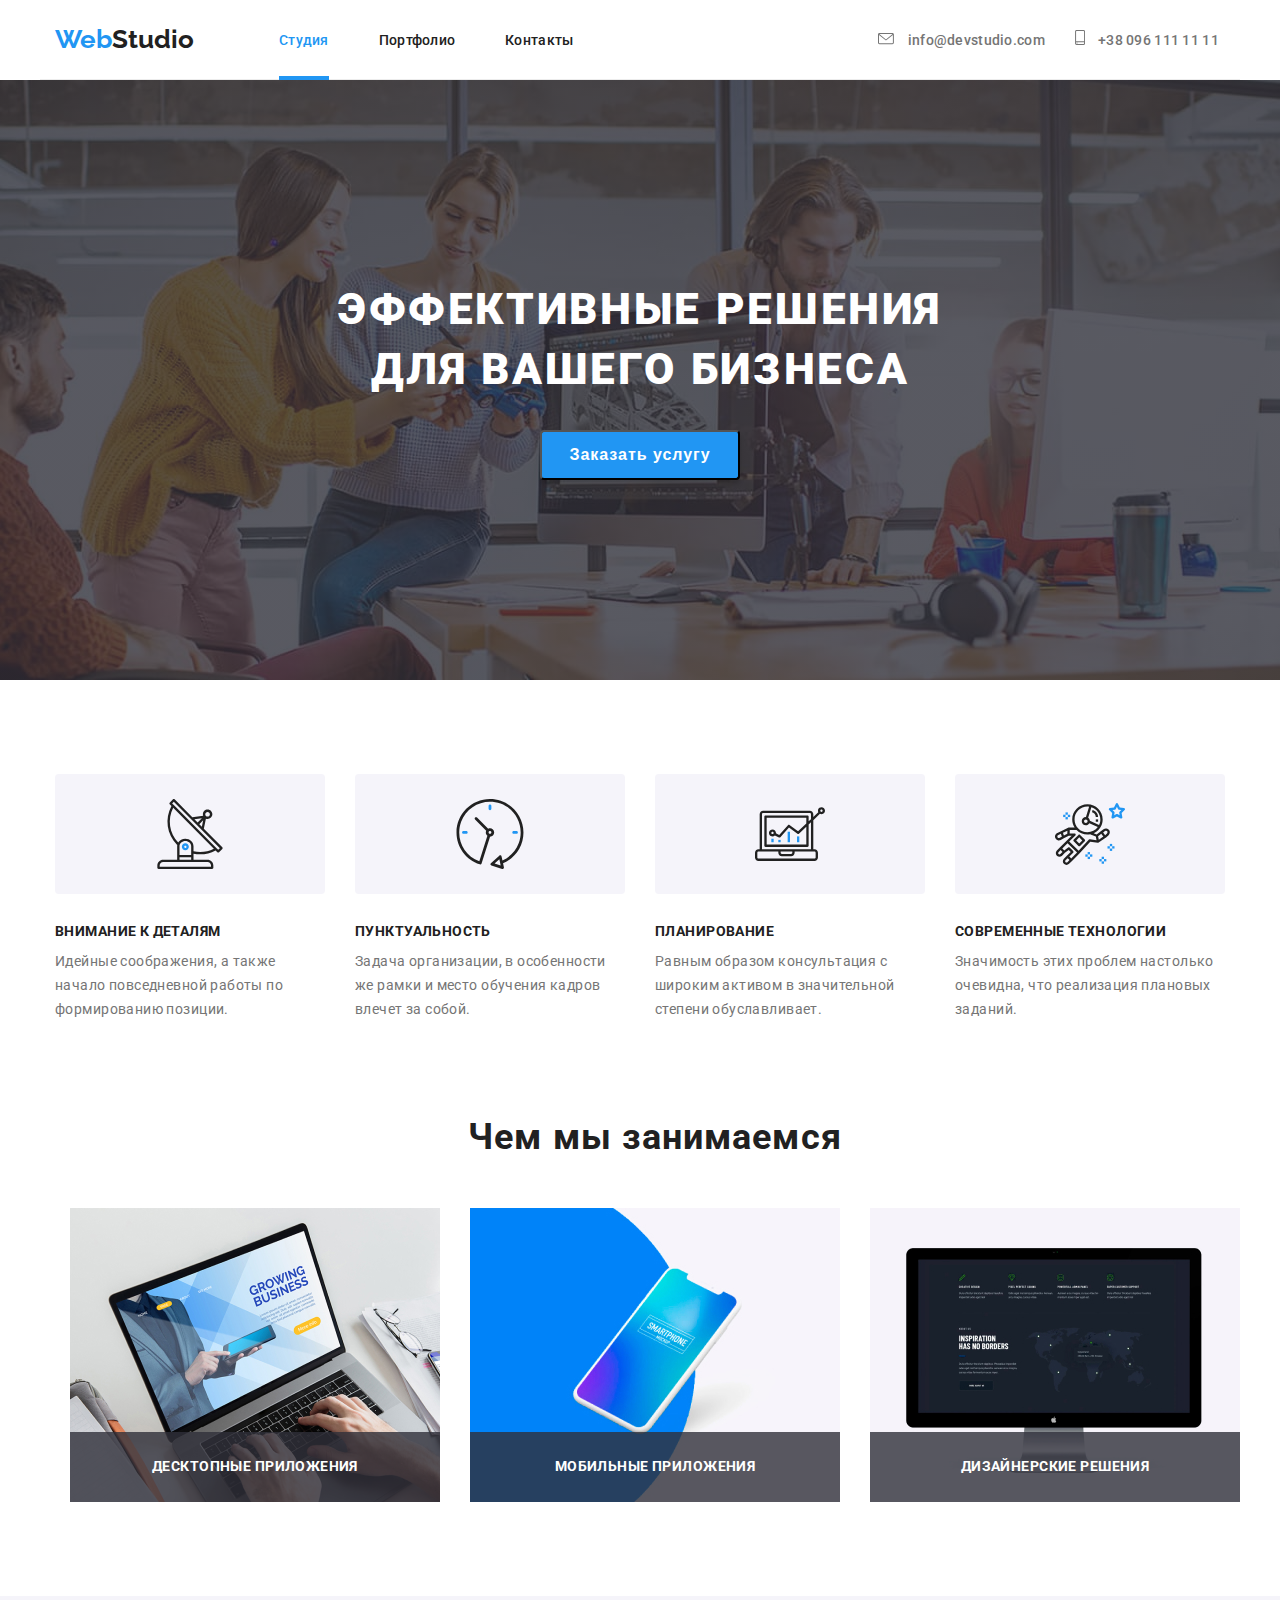
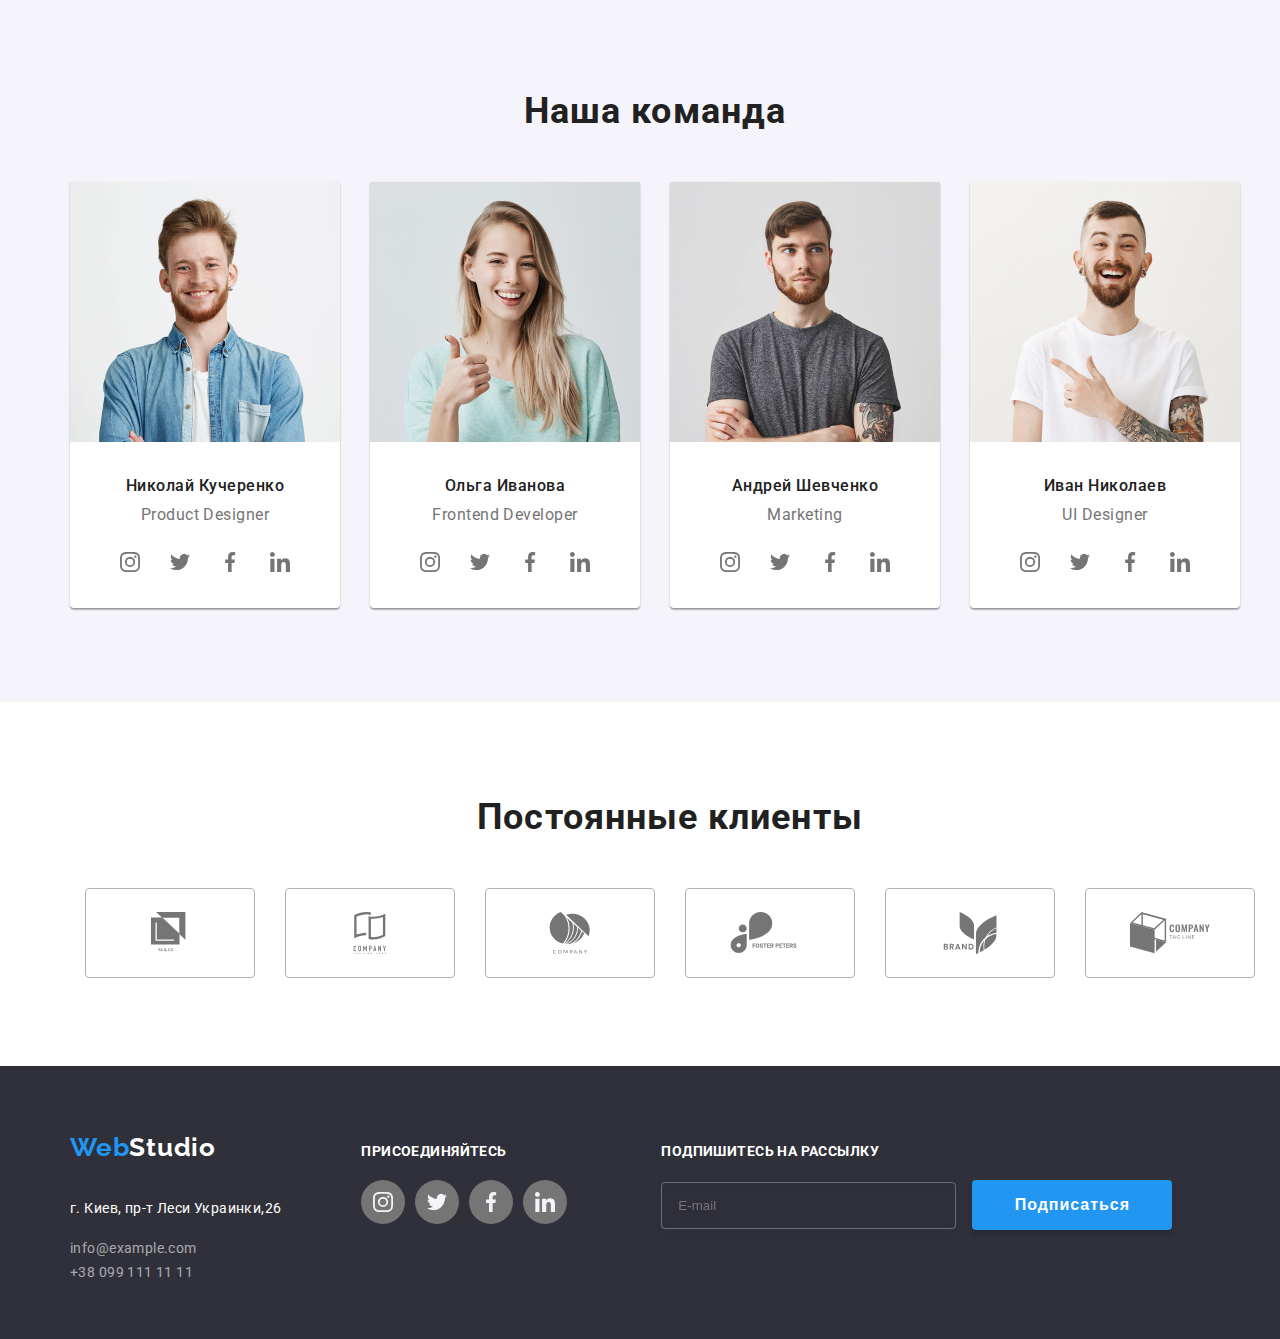
==== index.html @ f596ae1c "Add files via upload" ====
<!DOCTYPE html>
<html lang="ru">
  <head>
    <meta charset="UTF-8" />
    <link rel="stylesheet" href="css/normalise.css" />
    <link rel="stylesheet" href="./css/style.css" />
    <link
      href="https://fonts.googleapis.com/css2?family=Raleway:wght@700&family=Roboto:wght@400;500;700&display=swap"
      rel="stylesheet"
    />
    <meta name="viewport" content="width=device-width, initial-scale=1.0" />
    <title>WebStudio</title>
  </head>

  <body>
    <header class="header container">
      <a class="logo" href="/"> <span class="web">Web</span>Studio </a>
      <nav>
        <ul class="nav-list-items">
          <li class="nav-element-1">
            <a class="nav-list-1" href="./index.html">Студия</a>
          </li>
          <li class="nav-element-2">
            <a class="nav-list" href="./portfolio.html">Портфолио</a>
          </li>
          <li class="nav-element-3">
            <a class="nav-list" href="">Контакты</a>
          </li>
        </ul>
      </nav>
      <ul class="contacts">
        <li class="contacts-element-1">
          <a class="info" href="">
            <svg class="icon-mail" width="16" height="12">
              <use href="./images/sprite.svg#icon-mail"></use>
            </svg>
            info@devstudio.com</a
          >
        </li>
        <li class="contacts-element-2">
          <a class="info" href="">
            <svg class="icon-smartphone" width="10" height="15">
              <use href="./images/sprite.svg#icon-smartphone"></use>
            </svg>
            +38 096 111 11 11</a
          >
        </li>
      </ul>
    </header>
    <main>
      <!--Секция 1-->
      <section class="section-1">
        <div class="container-1">
          <h1 class="index-title">
            Эффективные решения <br />
            для вашего бизнеса
          </h1>          
          <button class="link-services" data-modal-open>Заказать услугу</button>
          <div class="backdrop is-hidden" data-modal>
            <div class="modal">
              <button data-modal-close class="bnt-close-modal"></button>
<form class="modal-form">
  <h2 class="modal-titel">Оставьте свои данные, мы вам перезвоним</h2>
  <div class="modal-form-data">
    <div class="form-field">
      <label for="name" class="modal-form-field">Имя</label>
    <input type="text" name="name" id="name" class="modal-form-input" placeholder=" ">
    <svg width="18" height="18" class="modal-form-svg-icon">
      <use href="./images/sprite.svg#icon-person-black-18dp-1"></use></svg>
  </div>
    <div class="form-field">
      <label for="tel" class="modal-form-field">Телефон </label>
<input type="tel" name="tel" id="tel" class="modal-form-input" placeholder=" ">
    <svg width="18" height="18" class="modal-form-svg-icon">
      <use href="./images/sprite.svg#icon-phone-black-18dp-1"></use> </svg>
</div>
<div class="form-field">
    <label for="email" class="modal-form-field">Почта</label>
    <input type="email" name="email" id="email" class="modal-form-input" placeholder=" " >
  <svg width="18" height="18" class="modal-form-svg-icon">
    <use href="./images/sprite.svg#icon-email-black-18dp-1"> </svg>
    </div>
  <div class="form-field">
    <label for="comment" class="modal-form-field">Комментарий</label>
    <textarea name="comment" rows=8 id="comment" class="modal-form-input comment-input" placeholder="Введите текст"></textarea>
</div>
  <input type="checkbox" name="policy" id="policy" value="accept-policy" class="modal-form-policy">
  <label for="policy" class="modal-label">Соглашаюсь с рассылкой и принимаю 
    <a href="" class="link-modal-policy">Условия договора</a></label>
  <button type="submit" class="modal-form-btn-submit">Отправить</button>
</form>
            </div>
          </div>
        </div>
      </section>
      <!--Преимущества-->
      <section class="section-2">
        <h2 hidden>Наши преимущества</h2>
        <ul class="advantages-style">
          <li class="advantages-card">
            <!--<div class="advantages">
              <img
                class="img-advantages"
                src="./images/advantages-1.jpg"
                alt="Антена"/>
            </div>
            -->
            <div class="advantages">
              <h3 class="h3-advantages icon-antena">Внимание к деталям</h3>
              <p class="about-advantages">
                Идейные соображения, а также начало повседневной работы по
                формированию позиции.
              </p>
            </div>
          </li>
          <li class="advantages-card">
            <!--<div class="advantages">
                          <img
                            class="img-advantages"
                            src="./images/advantages-2.jpg"
                            alt="Часы"
                          />
                        </div>-->
            <div class="advantages">
              <h3 class="h3-advantages icon-clock">Пунктуальность</h3>
              <p class="about-advantages">
                Задача организации, в особенности же рамки и место обучения
                кадров влечет за собой.
              </p>
            </div>
          </li>
          <li class="advantages-card">
            <!--<div class="advantages">
              <img
                class="img-advantages"
                src="./images/advantages-3.jpg"
                alt="Диаграма"
              />
            </div>-->
            <div class="advantages">
              <h3 class="h3-advantages icon-diagrama">Планирование</h3>
              <p class="about-advantages">
                Равным образом консультация с широким активом в значительной
                степени обуславливает.
              </p>
            </div>
          </li>
          <li class="advantages-card">
            <!--<div class="advantages">
              <img
                class="img-advantages"
                src="./images/advantages-4.jpg"
                alt="Космонавт"
              />
            </div>-->
            <div class="advantages">
              <h3 class="h3-advantages icon-astronaut">
                Современные технологии
              </h3>
              <p class="about-advantages">
                Значимость этих проблем настолько очевидна, что реализация
                плановых заданий.
              </p>
            </div>
          </li>
        </ul>
      </section>
      <!--Чем мы занимаемся-->
      <section class="section-3">
        <div class="container-3">
          <h2 class="main-info">Чем мы занимаемся</h2>
          <ul class="main-style">
            <li class="main-services-list">
              <div class="img-services">
                <img
                  class="img-work-element"
                  src="./images/designer.jpg"
                  alt=""
                  width="370"
                  height="294"
                />
                <h3 class="main-services">
                  Десктопные приложения
                </h3>
              </div>
            </li>
            <li class="main-services-list">
              <img
                class="img-work-element"
                src="./images/mobile_app.jpg"
                alt=""
                width="370"
                height="294"
              />

              <h3 class="main-services">Мобильные приложения</h3>
            </li>
            <li class="main-services-list">
              <img
                class="img-work-element"
                src="./images/desktop_app.jpg"
                alt=""
                width="370"
                height="294"
              />
              <h3 class="main-services">
                Дизайнерские решения
              </h3>
            </li>
          </ul>
        </div>
      </section>
      <!--Наша команда-->
      <section class="section-4">
        <div class="container-4">
          <h2 class="main-info">Наша команда</h2>
          <ul class="main-style">
            <li class="team-item-container">
              <img
                class="team-item-container-images"
                src="./images/product_designer.jpg"
                alt="Фото Николая Кучеренко"
                width="270"
                height="260"
              />
              <h3 class="team">Николай Кучеренко</h3>
              <p class="position-team" lang="en">Product Designer</p>
              <ul class="list-social-network">
                <li class="social-network-element">
                  <a
                    class="active-social-link"
                    href=""
                    aria-label="Ссылка на Instagram"
                  >
                    <svg class="icon-team">
                      <use href="./images/sprite.svg#icon-instagram"></use>
                    </svg>
                  </a>
                </li>
                <li class="social-network-element">
                  <a
                    class="active-social-link"
                    href=""
                    aria-label="Ссылка на Twitter"
                  >
                    <svg class="icon-team">
                      <use href="./images/sprite.svg#icon-twitter"></use>
                    </svg>
                  </a>
                </li>
                <li class="social-network-element">
                  <a
                    class="active-social-link"
                    href=""
                    aria-label="Ссылка на Facebook"
                  >
                    <svg class="icon-team">
                      <use href="./images/sprite.svg#icon-facebook"></use>
                    </svg>
                  </a>
                </li>
                <li class="social-network-element">
                  <a
                    class="active-social-link"
                    href=""
                    aria-label="Ссылка на LinkedIn"
                  >
                    <svg class="icon-team">
                      <use href="./images/sprite.svg#icon-linkedin"></use>
                    </svg>
                  </a>
                </li>
              </ul>
            </li>
            <li class="team-item-container">
              <img
                class="team-item-container-images"
                src="./images/Frontend_developer.jpg"
                alt="Фото Ольги Иванововой"
                width="270"
                height="260"
              />
              <h3 class="team">Ольга Иванова</h3>
              <p class="position-team" lang="en">Frontend Developer</p>
              <ul class="list-social-network">
                <li class="social-network-element">
                  <a
                    class="active-social-link"
                    href=""
                    aria-label="Ссылка на Instagram"
                  >
                    <svg class="icon-team">
                      <use href="./images/sprite.svg#icon-instagram"></use>
                    </svg>
                  </a>
                </li>
                <li class="social-network-element">
                  <a
                    class="active-social-link"
                    href=""
                    aria-label="Ссылка на Twitter"
                  >
                    <svg class="icon-team">
                      <use href="./images/sprite.svg#icon-twitter"></use>
                    </svg>
                  </a>
                </li>
                <li class="social-network-element">
                  <a
                    class="active-social-link"
                    href=""
                    aria-label="Ссылка на Facebook"
                  >
                    <svg class="icon-team">
                      <use href="./images/sprite.svg#icon-facebook"></use>
                    </svg>
                  </a>
                </li>
                <li class="social-network-element">
                  <a
                    class="active-social-link"
                    href=""
                    aria-label="Ссылка на LinkedIn"
                  >
                    <svg class="icon-team">
                      <use href="./images/sprite.svg#icon-linkedin"></use>
                    </svg>
                  </a>
                </li>
              </ul>
            </li>
            <li class="team-item-container">
              <img
                class="team-item-container-images"
                src="./images/Merketing.jpg"
                alt="Фото Андрея Шевченко"
                width="270"
                height="260"
              />
              <h3 class="team">Андрей Шевченко</h3>
              <p class="position-team" lang="en">Marketing</p>
              <ul class="list-social-network">
                <li class="social-network-element">
                  <a
                    class="active-social-link"
                    href=""
                    aria-label="Ссылка на Instagram"
                  >
                    <svg class="icon-team">
                      <use href="./images/sprite.svg#icon-instagram"></use>
                    </svg>
                  </a>
                </li>
                <li class="social-network-element">
                  <a
                    class="active-social-link"
                    href=""
                    aria-label="Ссылка на Twitter"
                  >
                    <svg class="icon-team">
                      <use href="./images/sprite.svg#icon-twitter"></use>
                    </svg>
                  </a>
                </li>
                <li class="social-network-element">
                  <a
                    class="active-social-link"
                    href=""
                    aria-label="Ссылка на Facebook"
                  >
                    <svg class="icon-team">
                      <use href="./images/sprite.svg#icon-facebook"></use>
                    </svg>
                  </a>
                </li>
                <li class="social-network-element">
                  <a
                    class="active-social-link"
                    href=""
                    aria-label="Ссылка на LinkedIn"
                  >
                    <svg class="icon-team">
                      <use href="./images/sprite.svg#icon-linkedin"></use>
                    </svg>
                  </a>
                </li>
              </ul>
            </li>
            <li class="team-item-container">
              <img
                class="team-item-container-images"
                src="./images/ul_designer.jpg"
                alt="Фото Ивана Николаева"
                width="270"
                height="260"
              />
              <h3 class="team">Иван Николаев</h3>
              <p class="position-team" lang="en">UI Designer</p>
              <ul class="list-social-network">
                <li class="social-network-element">
                  <a
                    class="active-social-link"
                    href=""
                    aria-label="Ссылка на Instagram"
                  >
                    <svg class="icon-team">
                      <use href="./images/sprite.svg#icon-instagram"></use>
                    </svg>
                  </a>
                </li>
                <li class="social-network-element">
                  <a
                    class="active-social-link"
                    href=""
                    aria-label="Ссылка на Twitter"
                  >
                    <svg class="icon-team">
                      <use href="./images/sprite.svg#icon-twitter"></use>
                    </svg>
                  </a>
                </li>
                <li class="social-network-element">
                  <a
                    class="active-social-link"
                    href=""
                    aria-label="Ссылка на Facebook"
                  >
                    <svg class="icon-team">
                      <use href="./images/sprite.svg#icon-facebook"></use>
                    </svg>
                  </a>
                </li>
                <li class="social-network-element">
                  <a
                    class="active-social-link"
                    href=""
                    aria-label="Ссылка на LinkedIn"
                  >
                    <svg class="icon-team">
                      <use href="./images/sprite.svg#icon-linkedin"></use>
                    </svg>
                  </a>
                </li>
              </ul>
            </li>
          </ul>
        </div>
      </section>
      <!--Постоянные клиенты-->
      <section class="section-5">
        <div class="clients-container">
          <h2 class="main-info">Постоянные клиенты</h2>
          <ul class="list-clients">
            <li class="client-item">
              <a class="logo-client" href="">
                <svg class="icon" width="80" height="42">
                  <use href="./images/sprite.svg#icon-logo_1"></use>
                </svg>
              </a>
            </li>
            <li class="client-item">
              <a class="logo-client" href=""
                ><svg class="icon" width="80" height="42">
                  <use href="./images/sprite.svg#icon-logo_2"></use>
                </svg>
              </a>
            </li>
            <li class="client-item">
              <a class="logo-client" href=""
                ><svg class="icon" width="80" height="42">
                  <use href="./images/sprite.svg#icon-logo_3"></use></svg
              ></a>
            </li>
            <li class="client-item">
              <a class="logo-client" href=""
                ><svg class="icon" width="80" height="42">
                  <use href="./images/sprite.svg#icon-logo_4"></use></svg
              ></a>
            </li>
            <li class="client-item">
              <a class="logo-client" href=""
                ><svg class="icon" width="80" height="42">
                  <use href="./images/sprite.svg#icon-logo_5"></use></svg
              ></a>
            </li>
            <li class="client-item">
              <a class="logo-client" href=""
                ><svg class="icon" width="80" height="42">
                  <use href="./images/sprite.svg#icon-logo_6"></use></svg
              ></a>
            </li>
          </ul>
        </div>
      </section>
    </main>
    <footer class="background-footer">
      <div class="container-footer">
        <div class="address-item">
          <a class="logo-2" href="./index.html">
            <span class="web">Web</span>Studio
          </a>
          <address class="address-block">
            <p class="address">г. Киев, пр-т Леси Украинки,26</p>
            <ul class="contacts-footer-conteiner">
              <li><a class="contacts-footer" href=""> info@example.com</a></li>
              <li><a class="contacts-footer" href=""> +38 099 111 11 11</a></li>
            </ul>
          </address>
        </div>
        <div class="social-link-container">
          <b class="join-in">Присоединяйтесь</b>
          <!--Hero секция-->
          <ul class="social-link-list">
            <li class="active-social-link-footer">
              <a
                class="footer-social-link"
                href=""
                aria-label="Ссылка на Instagram"
              >
                <svg class="icon-footer">
                  <use href="./images/sprite.svg#icon-instagram"></use>
                </svg>
              </a>
            </li>
            <li class="active-social-link-footer">
              <a
                class="footer-social-link"
                href=""
                aria-label="Ссылка на Twitter"
              >
                <svg class="icon-footer">
                  <use href="./images/sprite.svg#icon-twitter"></use>
                </svg>
              </a>
            </li>
            <li class="active-social-link-footer">
              <a
                class="footer-social-link"
                href=""
                aria-label="Ссылка на Facebook"
              >
                <svg class="icon-footer">
                  <use href="./images/sprite.svg#icon-facebook"></use>
                </svg>
              </a>
            </li>
            <li class="active-social-link-footer">
              <a
                class="footer-social-link"
                href=""
                aria-label="Ссылка на LinkedIn"
                ><svg class="icon-footer">
                  <use href="./images/sprite.svg#icon-linkedin"></use>
                </svg>
              </a>
            </li>
          </ul>
        </div>
        <div class="subscribe-modal-form"> 
<h2 class="join-in">Подпишитесь на рассылку</h2>
<form class="contact-form-subscribe">
<input type="email" name="user-email" placeholder="E-mail" class="email-subscribe">
<button type="submit" class="contact-form-button">Подписаться</button>
</form>
        </div>
      </div>
    </footer>
    <script src="./js/modal.js"></script>
  </body>
</html>
---- css/normalise.css ----
/ *! normalize.css v8.0.1 | MIT Лицензия | github.com/necolas/normalize.css * /

/ * Документ
   ================================================== ======================== * /

/ **
 * 1. Исправьте высоту строки во всех браузерах.
 * 2. Запрет на изменение размера шрифта после изменения ориентации в iOS.
 * /

html {
  высота строки: 1,15; / * 1 * /
  -webkit-text-size-Adjust: 100%; / * 2 * /
}

/ * Разделы
   ================================================== ======================== * /

/ **
 * Удалите поля во всех браузерах.
 * /

тело {
  поле: 0;
}

/ **
 * Визуально отображать элемент `main` в IE.
 * /

основной {
  дисплей: блок;
}

/ **
 * Исправьте размер шрифта и поля для элементов `h1` в разделе` и
 контексты * article` в Chrome, Firefox и Safari.
 * /

h1 {
  размер шрифта: 2em;
  маржа: 0,67em 0;
}

/ * Группировка контента
   ================================================== ======================== * /

/ **
 * 1. Добавьте правильный размер окна в Firefox.
 * 2. Показать переполнение в Edge и IE.
 * /

час {
  размер блока: блок содержимого; / * 1 * /
  высота: 0; / * 1 * /
  переполнение: видимое; / * 2 * /
}

/ **
 * 1. Исправьте наследование и масштабирование размера шрифта во всех браузерах.
 * 2. Исправьте нечетный размер шрифта `em` во всех браузерах.
 * /

до {
  семейство шрифтов: monospace, monospace; / * 1 * /
  размер шрифта: 1em; / * 2 * /
}

/ * Семантика текстового уровня
   ================================================== ======================== * /

/ **
 * Удалить серый фон на активных ссылках в IE 10.
 * /

{
  цвет фона: прозрачный;
}

/ **
 * 1. Снимите нижнюю границу в Chrome 57-
 * 2. Добавьте правильное оформление текста в Chrome, Edge, IE, Opera и Safari.
 * /

abbr [title] {
  граница снизу: нет; / * 1 * /
  текстовое оформление: подчеркивание; / * 2 * /
  текстовое оформление: подчеркнуто пунктирной; / * 2 * /
}

/ **
 * Добавьте правильный вес шрифта в Chrome, Edge и Safari.
 * /

б,
сильный {
  Вес шрифта: смелее;
}

/ **
 * 1. Исправьте наследование и масштабирование размера шрифта во всех браузерах.
 * 2. Исправьте нечетный размер шрифта `em` во всех браузерах.
 * /

код,
KBD,
образец {
  семейство шрифтов: monospace, monospace; / * 1 * /
  размер шрифта: 1em; / * 2 * /
}

/ **
 * Добавьте правильный размер шрифта во всех браузерах.
 * /

маленький {
  размер шрифта: 80%;
}

/ **
 * Не допускайте, чтобы элементы `sub` и` sup` влияли на высоту строки в
 * все браузеры.
 * /

к югу,
sup {
  размер шрифта: 75%;
  высота строки: 0;
  положение: относительное;
  выравнивание по вертикали: базовая линия;
}

sub {
  низ: -0,25ем;
}

sup {
  верх: -0,5em;
}

/ * Встроенный контент
   ================================================== ======================== * /

/ **
 * Убрать границу с изображениями внутри ссылок в IE 10.
 * /

img {
  стиль границы: нет;
}

/ * Формы
   ================================================== ======================== * /

/ **
 * 1. Изменить стили шрифта во всех браузерах.
 * 2. Удалите поля в Firefox и Safari.
 * /

кнопка,
вход,
OPTGROUP,
Выбрать,
textarea {
  семейство шрифтов: наследовать; / * 1 * /
  размер шрифта: 100%; / * 1 * /
  высота строки: 1,15; / * 1 * /
  поле: 0; / * 2 * /
}

/ **
 * Показать переполнение в IE.
 * 1. Показать переполнение в Edge.
 * /

кнопка,
вход {/ * 1 * /
  переполнение: видимое;
}

/ **
 * Убрать наследование преобразования текста в Edge, Firefox и IE.
 * 1. Убрать наследование преобразования текста в Firefox.
 * /

кнопка,
выберите {/ * 1 * /
  преобразование текста: нет;
}

/ **
 * Исправьте невозможность стилизовать кликабельные типы в iOS и Safari.
 * /

кнопка,
[Тип = "кнопка"],
[Тип = "сброс"],
[type = "submit"] {
  -webkit-внешний вид: кнопка;
}

/ **
 * Удалите внутреннюю границу и отступы в Firefox.
 * /

Кнопка :: - Мос-фокус-внутренний,
[Тип = "кнопка"] :: - Мос-фокус-внутренний,
[Тип = "сброс"] :: - Мос-фокус-внутренний,
[type = "submit"] :: - moz-focus-inner {
  стиль границы: нет;
  отступы: 0;
}

/ **
 * Восстановите стили фокуса, не заданные предыдущим правилом.
 * /

Кнопка: -moz-focusring,
[Тип = "кнопка"]: - Мос-focusring,
[Тип = "сброс"]: - Мос-focusring,
[type = "submit"]: - moz-focusring {
  контур: 1px пунктирный ButtonText;
}

/ **
 * Исправьте отступы в Firefox.
 * /

fieldset {
  набивка: 0,35em 0,75em 0,625em;
}

/ **
 * 1. Исправьте перенос текста в Edge и IE.
 * 2. Исправьте наследование цвета от элементов `fieldset` в IE.
 * 3. Удалите отступы, чтобы разработчики не были пойманы, когда они обнуляют
 * `fieldset` элементы во всех браузерах.
 * /

легенда {
  размер коробки: бордюр; / * 1 * /
  цвет: наследовать; / * 2 * /
  дисплей: стол; / * 1 * /
  максимальная ширина: 100%; / * 1 * /
  отступы: 0; / * 3 * /
  пустое пространство: нормальное; / * 1 * /
}

/ **
 * Добавьте правильное вертикальное выравнивание в Chrome, Firefox и Opera.
 * /

прогресс {
  выравнивание по вертикали: базовая линия;
}

/ **
 * Удалите вертикальную полосу прокрутки по умолчанию в IE 10+.
 * /

textarea {
  переполнение: авто;
}

/ **
 * 1. Добавьте правильный размер окна в IE 10.
 * 2. Удалите отступы в IE 10.
 * /

[Тип = "флажок"],
[type = "radio"] {
  размер коробки: бордюр; / * 1 * /
  отступы: 0; / * 2 * /
}

/ **
 * Исправьте стиль курсора кнопок увеличения и уменьшения в Chrome.
 * /

[= Типа "число"] :: - WebKit-внутренн-спин-кнопка,
[type = "number"] :: - webkit-external-spin-button {
  высота: авто;
}

/ **
 * 1. Исправьте странный вид в Chrome и Safari.
 * 2. Исправьте стиль контура в Safari.
 * /

[type = "search"] {
  -webkit-внешний вид: текстовое поле; / * 1 * /
  смещение контура: -2px; / * 2 * /
}

/ **
 * Удалите внутренние отступы в Chrome и Safari на macOS.
 * /

[type = "search"] :: - webkit-search-украшение {
  внешний вид: нет;
}

/ **
 * 1. Исправьте невозможность стилизовать кликабельные типы в iOS и Safari.
 * 2. Измените свойства шрифта на «наследовать» в Safari.
 * /

:: - webkit-file-upload-button {
  -webkit-внешний вид: кнопка; / * 1 * /
  шрифт: наследовать; / * 2 * /
}

/ * Интерактивный
   ================================================== ======================== * /

/ *
 * Добавьте правильное отображение в Edge, IE 10+ и Firefox.
 * /

подробности {
  дисплей: блок;
}

/ *
 * Добавьте правильный дисплей во всех браузерах.
 * /

резюме {
  дисплей: элемент списка;
}

/ * Разное
   ================================================== ======================== * /

/ **
 * Добавьте правильный дисплей в IE 10+.
 * /

шаблон {
  дисплей: нет;
}

/ **
 * Добавьте правильный дисплей в IE 10.
 * /

[скрыто] {
  дисплей: нет;
}
---- css/style.css ----
/*main styles*/
:root {
  --primary-text-color: #757575;
  --primary-title-color: #212121;
  --accent-color: #2196f3;
  --primary-white-color: #ffffff;
  --footer-background-color: #2f303a;
  --secondary-white-color: #f5f4fa;
}
html {
  box-sizing: border-box;
}
*,
*::before,
*::after {
  box-sizing: border-box;
}
body {
  background-color: var(--primary-white-color);
  color: var(--primary-text-color);
  font-family: Roboto, sans-serif;
  margin-top: 0px;
  margin-left: 0px;
  margin-right: 0px;
  margin-bottom: 0px;
}
.header {
  align-items: center;
  height: 80px;
  border-bottom: 1px solid #ececec;
}

.info.icon-mail {
  padding: 0px;
  border: none;
  color: var(--primary-text-color);
  margin-right: 0px;
}
.icon-mail {
  fill: currentColor;
  margin-right: 10px;
}
.info:hover,
:focus {
  color: var(--accent-color);
  transition: transform 250ms cubic-bezier(0.4, 0, 0.2, 1);
}
.info.icon-smartphone {
  padding: 0px;
  border: none;
  color: var(--primary-text-color);
  margin-right: 0px;
}
.icon-smartphone {
  fill: currentColor;
  margin-right: 10px;
}
.container {
  margin-left: auto;
  margin-right: auto;
  padding-left: 15px;
  padding-right: 15px;
  display: flex;
  width: 1200px;
}
a {
  text-decoration: none;
}
h1,
h2 {
  font-style: normal;
  font-weight: bold;
}
.logo:hover,
.logo:focus {
  background-color: var(--primary-white-color);
  color: var(--accent-color);
}
.list {
  list-style: none;
}
.head-container {
  display: flex;
  height: 80px;
  justify-content: space-between;
}
.container-1 {
  display: flex;
  box-sizing: 294px;
  padding-left: 0px;
  padding-right: 0px;
  box-sizing: border-box;
  margin-left: auto;
  margin-right: auto;
}

.logo {
  font-family: Raleway;
  font-weight: bold;
  font-size: 26px;
  line-height: 1.19;
  color: var(--primary-title-color);
  margin-right: 85px;
  transition: all 250ms cubic-bezier(0.4, 0, 0.2, 1);
}
.web {
  color: #2196f3;
}
ul {
  list-style: none;
}
.nav-element-1,
.nav-element-2,
.nav-element-3 {
  display: inline-block;
}
.nav-element-1,
.nav-element-2 {
  margin-right: 50px;
}
.nav-list {
  font-weight: 500;
  font-size: 14px;
  line-height: 1.14;
  letter-spacing: 0.02em;
  color: var(--primary-title-color);
  transition: all 250ms cubic-bezier(0.4, 0, 0.2, 1);
  position: relative;
}
.nav-list:hover {
  color: var(--accent-color);
}
.nav-list:focus {
  background-color: #ffffff;
  color: var(--accent-color);
}
.nav-list-1:hover {
  color: var(--accent-color);
}
.nav-list-1:focus {
  background-color: #ffffff;
  color: var(--accent-color);
  transition: transform 250ms cubic-bezier(0.4, 0, 0.2, 1);
}
.nav-list-1,
.nav-list-2 {
  font-weight: 500;
  font-size: 14px;
  line-height: 1.14;
  letter-spacing: 0.02em;
  color: var(--accent-color);
  transition: all 250ms cubic-bezier(0.4, 0, 0.2, 1);
  position: relative;
}
.nav-list::after {
  content: "";
  display: block;
  width: 100%;
  height: 4px;
  background-color: var(--accent-color);
  margin-top: 27px;
  position: absolute;
  opacity: 0;
  transition: opacity 250ms cubic-bezier(0.4, 0, 0.2, 1);
}
.nav-list:hover::after {
  opacity: 1;
}
.nav-list-1::after {
  content: "";
  display: block;
  width: 100%;
  height: 4px;
  background-color: var(--accent-color);
  margin-top: 27px;
  position: absolute;
}
.nav-list-2::after {
  content: "";
  display: block;
  width: 100%;
  height: 4px;
  background-color: var(--accent-color);
  margin-top: 27px;
  position: absolute;
}
.nav-list-items {
  padding: 0px;
  margin-right: 305px;
  display: flex;
}
.contacts {
  margin-top: 0px;
  margin-bottom: 0px;
  padding: 0px;
  display: flex;
  flex-wrap: nowrap;
}
.contacts-footer {
}
.contacts-element-1,
.contacts-element-2 {
  display: inline-block;
}
.contacts-element-1 {
  margin-right: 30px;
}

.info {
  font-weight: 500;
  font-style: normal;
  font-size: 14px;
  line-height: 0.9;
  letter-spacing: 0.02em;
  color: var(--primary-text-color);
  transition: color 1250ms cubic-bezier(0.4, 0, 0.2, 1);
}
.info:hover {
  color: var(--accent-color);
}
.info:focus {
  background-color: #ffffff;
  color: var(--accent-color);
}

.container-1 {
  display: flex;
  flex-direction: column;
  align-items: center;
}
.section-1 {
  max-width: 1600px;
  height: 600px;
  margin-left: auto;
  margin-right: auto;
  background-image: linear-gradient(
      rgba(47, 48, 58, 0.8),
      rgba(47, 48, 58, 0.8)
    ),
    url("../images/background-index-img.jpg");
  background-repeat: no-repeat;
  background-position: center;
  background-size: cover;
}
.container-1 {
  width: 1200px;
  padding-left: 15px;
  padding-right: 15px;
  margin-left: auto;
  margin-right: auto;
  padding-bottom: 200px;
  padding-top: 200px;
}
.section-2 {
  padding-top: 94px;
}

.advantages-style {
  width: 1200px;
  padding-left: 15px;
  padding-right: 15px;
  display: flex;
  justify-content: center;
  margin-left: auto;
  margin-right: auto;
  margin-top: 0px;
  margin-bottom: 0px;
}
.advantages-style li h3::before {
  content: "";
  display: block;
  width: 270px;
  height: 120px;
  background-color: var(--secondary-white-color);
  background-position: center;
  background-repeat: no-repeat;
  border-radius: 4px;
  margin-bottom: 30px;
}
.advantages-card {
  width: 270px;
  display: inline-block;
  margin-top: 0px;
  margin-bottom: 0px;
}

.advantages-card:not(:last-child) {
  margin-right: 30px;
}
.icon-antena::before {
  background-image: url(../images/antenna_1.svg);
}
.icon-clock::before {
  background-image: url(../images/clock_1.svg);
}
.icon-diagrama::before {
  background-image: url(../images/diagram_1.svg);
}
.icon-astronaut::before {
  background-image: url(../images/astronaut_1.svg);
}
.index-title {
  color: var(--primary-white-color);
  font-weight: 900;
  font-size: 44px;
  line-height: 1.36;
  text-align: center;
  letter-spacing: 0.06em;
  text-transform: uppercase;
  margin-bottom: 30px;
  margin-top: 0px;
}
.link-services,
.contact-form-button,
.modal-form-btn-submit {
  background-color: var(--accent-color);
  min-width: 200px;
  min-height: 50px;
  box-shadow: 0px 4px 4px rgba(0, 0, 0, 0.15);
  border-radius: 4px;
  color: var(--primary-white-color);
  text-align: center;
  letter-spacing: 0.06em;
  line-height: 1.87;
  font-size: 16px;
  font-weight: 700;
}

.h3-advantages {
  font-size: 14px;
  line-height: 1.14;
  letter-spacing: 0.03em;
  text-transform: uppercase;
  color: var(--primary-title-color);
  margin-top: 0px;
  margin-bottom: 10px;
}
.about-advantages {
  font-size: 14px;
  line-height: 1.71;
  letter-spacing: 0.03em;
  margin-top: 0px;
  margin-bottom: 0px;
}
.advantages {
  width: 270px;
  align-items: center;
  padding-left: 0px;
  padding-right: 0px;
  padding-top: 0px;
}
.img-advantages {
  width: 70px;
}
.img {
  display: block;
}

.section-3 {
  padding-top: 94px;
  padding-bottom: 94px;
}

.container-3 {
  width: 1200px;
  padding-left: 15px;
  padding-right: 15px;
  margin-left: auto;
  margin-right: auto;
}

.main-info {
  font-weight: 700;
  font-size: 36px;
  line-height: 1.17;
  text-align: center;
  letter-spacing: 0.03em;
  color: var(--primary-title-color);
  width: 1200px;
  margin-top: 0px;
  margin-bottom: 0px;
  padding-bottom: 50px;
}

.main-style {
  margin-left: auto;
  margin-right: 0px;
  width: 1200px;
  padding-left: 15px;
  padding-right: 15px;
  display: flex;
  position: relative;
  margin-top: 0px;
  margin-bottom: 0px;
}
.container-4 {
  padding-top: 94px;
  padding-bottom: 94px;
  width: 1200px;
  padding-left: 15px;
  padding-right: 15px;
  margin-left: auto;
  margin-right: auto;
  display: flex;
  flex-direction: column;
}
.container-4 .team-item-container:not(:last-child) {
  margin-right: 30px;
}
.section-4 {
  background-color: var(--secondary-white-color);
}
.main-style {
  display: flex;
}
.team-item-container {
  width: 270px;
  display: inline-block;
  box-shadow: 0px 2px 1px rgba(0, 0, 0, 0.2), 0px 1px 1px rgba(0, 0, 0, 0.14),
    0px 1px 3px rgba(0, 0, 0, 0.12);
  border-radius: 0px 0px 4px 4px;
  background-color: var(--primary-white-color);
}
.team-item-container-images {
  margin-bottom: 30px;
}
.img-team-social-element {
  display: block;
  max-width: 100%;
  height: auto;
  margin-top: 28px;
  margin-bottom: 36px;
}
.img-services {
  position: relative;
}
.main-services {
  font-size: 14px;
  line-height: 1.14;
  text-align: center;
  letter-spacing: 0.03em;
  text-transform: uppercase;
  color: var(--primary-white-color);
  background: rgba(47, 48, 58, 0.8);
  padding-bottom: 27px;
  padding-top: 27px;
  margin-top: 0px;
  margin-bottom: 0px;
  display: flex;
  bottom: 50%;
  left: 50%;
  transform: translate(-50%);
  width: 370px;
  justify-content: center;
  position: absolute;
  bottom: 0;
}
.main-services-list {
  position: relative;
}
.main-services-list:not(:last-child) {
  margin-right: 30px;
}

.section-4 .main-style {
  display: flex;
  position: relative;
}
.team {
  font-size: 16px;
  line-height: 1.19;
  text-align: center;
  letter-spacing: 0.03em;
  color: var(--primary-title-color);
  font-weight: 500;
  margin-top: 0px;
  margin-bottom: 10px;
}
.position-team {
  font-size: 16px;
  line-height: 1.19;
  text-align: center;
  letter-spacing: 0.03em;
  color: var(--primary-text-color);
  margin-top: 0px;
  margin-bottom: 0px;
}
.list-social-network {
  display: flex;
  padding-right: 32px;
  padding-left: 32px;
  justify-content: space-evenly;
}
.active-social-link {
  display: flex;
  justify-content: center;
  align-items: center;
  width: 44px;
  height: 44px;
  border-radius: 50%;
  color: var(--primary-text-color);
  transition: background-color 250ms cubic-bezier(0.4, 0, 0.2, 1);
}
.active-social-link:hover,
.active-social-link:focus {
  background-color: var(--accent-color);
}
.icon-team {
  width: 20px;
  height: 20px;
  fill: currentColor;
  transition: color 250ms cubic-bezier(0.4, 0, 0.2, 1);
}
.icon-team:hover,
.icon-team:focus {
  color: var(--primary-white-color);
}
.logo-client {
  display: flex;
  justify-content: center;
  align-items: center;
  width: 170px;
  height: 90px;
  border: 1px solid #afb1b8;
  border-radius: 4px;
  color: var(--primary-text-color);
  transition: all 250ms cubic-bezier(0.4, 0, 0.2, 1);
}
.logo-client:hover,
.logo-client:focus {
  color: var(--accent-color);
  border-color: var(--accent-color);
  background-color: var(--primary-white-color);
}

.section-5 {
  padding-top: 94px;
  padding-bottom: 88px;
}
.clients-container {
  width: 1170px;
  padding-left: 15px;
  padding-right: 15px;
  margin-left: auto;
  margin-right: auto;
}
.list-clients {
  display: flex;
  justify-content: center;
  margin: 0px;
  width: 1200px;
  padding-right: 15px;
  padding-left: 15px;
}
.icon {
  fill: currentColor;
}
.icon:hover {
  color: var(--accent-color);
  transition: transform 250ms cubic-bezier(0.4, 0, 0.2, 1);
}
.client-item:not(:last-child) {
  margin-right: 30px;
}
.list-social-network {
  margin-top: 16px;
  margin-bottom: 24px;
}

.social-link-container {
  padding-top: 72px;
}
.address {
  display: inline-block;
  font-family: Roboto;
  font-style: normal;
  font-weight: normal;
  font-size: 14px;
  line-height: 1.71;
  letter-spacing: 0.03em;
  color: var(--primary-white-color);
  margin-bottom: 0px;
}
.address-item {
  flex-direction: column;
  justify-content: space-around;
  margin-right: 69px;
  margin-top: 66px;
  margin-bottom: 54px;
  width: 231px;
}

.background-footer {
  background-color: #2f303a;
}
.container-footer {
  width: 1170px;
  padding-right: 15px;
  padding-left: 15px;
  margin-right: auto;
  margin-left: auto;
  display: flex;
  align-items: baseline;
}
.address-block {
  margin-top: 20px;
  align-content: space-between;
}
.logo-2 {
  font-family: Raleway;
  font-weight: bold;
  font-size: 26px;
  line-height: 1.19;
  letter-spacing: 0.03em;
  color: var(--primary-white-color);
}
.logo-2:hover {
  background-color: var(--footer-background-color);
  color: var(--accent-color);
  transition: transform 250ms cubic-bezier(0.4, 0, 0.2, 1);
}
.logo-2:focus {
  background-color: var(--footer-background-color);
  color: var(--accent-color);
  transition: transform 250ms cubic-bezier(0.4, 0, 0.2, 1);
}
.contacts-footer-conteiner {
  padding-left: 0px;
  margin-bottom: 0px;
}

.active-social-link:hover,
:focus {
  color: var(--primary-white-color);
  background-color: var(--accent-color);
  transition: transform 250ms cubic-bezier(0.4, 0, 0.2, 1);
}
.social-link-list {
  display: flex;
  justify-content: center;
  align-items: center;
  padding: 0px;
  width: 206px;
  height: 44px;
}
.icon-footer {
  display: flex;
  justify-content: center;
  align-items: center;
}
.footer-social-link {
  width: 44px;
  height: 44px;
  border-radius: 50%;
  color: var(--secondary-white-color);
  background-color: var(--primary-text-color);
  display: flex;
  justify-content: center;
  align-items: center;
  transition: background-color 250ms cubic-bezier(0.4, 0, 0.2, 1);
}
.footer-social-link:hover,
:focus {
  background-color: var(--accent-color);
}
.active-social-link-footer:not(:last-child) {
  margin-right: 10px;
}
.social-link-list svg {
  width: 20px;
  height: 20px;
  fill: currentColor;
}
.contacts-footer {
  font-family: Roboto;
  font-style: normal;
  font-weight: normal;
  font-size: 14px;
  line-height: 1.71;
  letter-spacing: 0.03em;
  color: rgba(255, 255, 255, 0.6);
  transition: color 250ms cubic-bezier(0.4, 0, 0.2, 1);
}
.contacts-footer:hover,
.contacts-footer:focus {
  background-color: var(--footer-background-color);
  color: var(--accent-color);
}
.social-link-container {
  margin-top: 78px;
  margin-bottom: 94px;
  padding-top: 0px;
}
.join-in {
  display: block;
  font-size: 14px;
  line-height: 1.14;
  letter-spacing: 0.03em;
  text-transform: uppercase;
  color: var(--primary-white-color);
  margin-bottom: 20px;
}
.filter-button {
  font-family: Roboto;
  font-style: normal;
  font-weight: 500;
  font-size: 16px;
  line-height: 1.63;
  text-align: center;
  letter-spacing: 0.03em;
  background-color: #f5f4fa;
  color: var(--primary-title-color);
  border: 0px;
  padding-bottom: 6px;
  padding-top: 6px;
  padding-left: 22px;
  padding-right: 22px;
  border-radius: 4px;
  transition: all 250ms cubic-bezier(0.4, 0, 0.2, 1);
}
.filter-button-container {
  display: flex;
  justify-content: center;
  width: 1200px;
  padding-top: 0px;
  padding-bottom: 50px;
  margin-left: 0px;
  margin-right: 0px;
  margin-top: 0px;
  margin-bottom: 0px;
  padding-left: 0px;
}
.filter-button-item {
  background-color: var(--secondary-white-color);
  border-radius: 4px;
}

.filter-button-item:not(:last-child) {
  margin-right: 8px;
}

.filter-button:hover,
:focus {
  box-shadow: 0px 3px 1px rgba(0, 0, 0, 0.1), 0px 1px 2px rgba(0, 0, 0, 0.08),
    0px 2px 2px rgba(0, 0, 0, 0.12);
  background-color: var(--accent-color);
  color: var(--primary-white-color);
}
.list-work-name {
  font-size: 18px;
  line-height: 2;
  letter-spacing: 0.06em;
  color: var(--primary-title-color);
  margin-top: 0px;
  margin-bottom: 4px;
}
.list-work-type {
  font-size: 16px;
  line-height: 1.9;
  letter-spacing: 0.03em;
  color: var(--primary-text-color);
  margin-bottom: 0px;
  margin-top: 0px;
}
.list-work-text {
  font-style: normal;
  font-weight: normal;
  font-size: 18px;
  line-height: 1.55;
  letter-spacing: 0.03em;
  color: #ffffff;
  margin: 0;
  width: 100%;
}
.container-gallery {
  width: 1200px;
  padding-left: 15px;
  padding-right: 15px;
  margin-left: auto;
  margin-right: auto;
  margin-top: 0px;
  margin-bottom: 0px;
  padding-top: 88px;
  padding-bottom: 99px;
}

.list-work-element {
  width: 370px;
  margin: 15px;
  display: block;
}
.list-work-item:nth-child(3n) {
  margin-right: 0px;
}

.list-work-item {
  display: inline-block;
  width: 370px;
  margin-right: 30px;
  margin-bottom: 30px;
}
.list-work-item:hover,
:focus {
  box-shadow: 0px 1px 1px rgba(0, 0, 0, 0.12), 0px 4px 4px rgba(0, 0, 0, 0.06),
    1px 4px 6px rgba(0, 0, 0, 0.16);
}
.list-work-item:nth-last-child(-n + 3) {
  margin-bottom: 0px;
}
.gallery-element {
  border-right: 1px solid #eeeeee;
  border-left: 1px solid #eeeeee;
  border-bottom: 1px solid #eeeeee;
  box-sizing: border-box;
  border-bottom-left-radius: 5px;
  border-bottom-right-radius: 5px;
  width: 370px;
  padding-left: 23px;
  padding-right: 23px;
  padding-top: 20px;
  padding-bottom: 20px;
}
.gallery-list {
  margin-top: 0px;
  margin-bottom: 0px;
  margin-right: 0px;
  margin-left: 0px;
  display: flex;
  flex-wrap: wrap;
  padding-left: 0px;
  display: flex;
  flex-wrap: wrap;
  padding-top: 0px;
}

.img-gallery {
  margin-right: 0px;
  width: 370px;
}
.img-work-element {
  display: block;
}

.img-gallery-element-before {
  position: relative;
  overflow: hidden;
}
.img-gallery-element-before:hover .overlay-element {
  transform: translateY(0);
  background-color: var(--accent-color);
  display: flex;
  align-items: center;
  padding-left: 24px;
  padding-right: 24px;
  background-color: rgba(33, 150, 243, 0.9);
  box-shadow: 0px 1px 1px rgba(0, 0, 0, 0.12), 0px 4px 4px rgba(0, 0, 0, 0.06),
    1px 4px 6px rgba(0, 0, 0, 0.16);
}
.link-work-element:focus-within .overlay-element {
  transform: translateY(0);
  background-color: var(--accent-color);
  display: flex;
  align-items: center;
  padding-left: 24px;
  padding-right: 24px;
  background-color: rgba(33, 150, 243, 0.9);
  box-shadow: 0px 1px 1px rgba(0, 0, 0, 0.12), 0px 4px 4px rgba(0, 0, 0, 0.06),
    1px 4px 6px rgba(0, 0, 0, 0.16);
}
.overlay-element {
  position: absolute;
  top: 0;
  left: 0;
  width: 100%;
  height: 100%;
  transform: translateY(100%);
  transition: transform 250ms cubic-bezier(0.4, 0, 0.2, 1);
}
/*Модальное окно*/
.backdrop {
  position: fixed;
  top: 0;
  left: 0;
  height: 100%;
  width: 100%;
  background-color: rgba(0, 0, 0, 0.2);
  display: flex;
  align-items: center;
  justify-content: center;
  z-index: 1;
}
.backdrop.is-hidden {
  opacity: 0;
  pointer-events: none;
}
.modal {
  position: absolute;
  min-width: 528px;
  min-height: 581px;
  background-color: var(--primary-white-color);
  box-shadow: 0px 1px 3px rgba(0, 0, 0, 0.12), 0px 1px 1px rgba(0, 0, 0, 0.14),
    0px 2px 1px rgba(0, 0, 0, 0.2);
  border-radius: 4px;
  transform: scale;
  transform: scale(0.9) translate(-50%; -50%);
  transition: transform 250ms cubic-bezier(0.4, 0, 0.2, 1);
}

.backdrop.is-hidden.modal {
  transform: scale(1) translate(-50%; -50%);
}
.modal-form {
  display: flex;
  flex-direction: column;
  height: 581px;
  width: 528px;
  box-sizing: border-box;
}
.modal-titel {
  font-family: Roboto;
  font-style: normal;
  font-weight: bold;
  font-size: 20px;
  line-height: 23px;
  text-align: center;
  letter-spacing: 0.03em;
  color: var(--primary-title-color);
  margin-top: 40px;
  margin-bottom: 0px;
}
.modal-form-data {
  width: 448px;
  height: 324px;
  margin-left: 40px;
  margin-right: 40px;
  margin-top: 12px;
}
.modal-form-input {
  width: 448px;
  padding-left: 42px;
  height: 40px;
  margin-top: 4px;
  color: var(--primary-title-color);
}
.modal-form-input:focus {
  outline: none;
  filter: drop-shadow(0px 4px 4px rgba(0, 0, 0, 0.25));
  border-radius: 4px;
  border-color: var(--accent-color);
  background-color: var(--primary-white-color);
}
.modal-form-input:focus + .modal-form-svg-icon {
  fill: var(--accent-color);
}
.comment-input {
  height: 120px;
  padding-top: 12px;
  padding-left: 16px;
  margin-left: 0px;
}
.modal-label {
  font-family: Roboto;
  font-style: normal;
  font-weight: normal;
  font-size: 14px;
  line-height: 24px;
  letter-spacing: 0.03em;

  color: #757575;
}
.link-modal-policy {
  font-size: 14px;
  line-height: 24px;
  letter-spacing: 0.03em;
  text-decoration-line: underline;
  color: #2196f3;
}
.modal-form-btn-submit {
  width: 200px;
  height: 50px;
  margin-left: 124px;
  margin-top: 30px;
  border: none;
  margin-bottom: 40px;
}
.modal-form-svg-icon {
  position: absolute;
  top: 50%;
  left: 12px;
}
.modal-form-field {
  margin-bottom: 4px;
}
/*.modal-form-field-wrapper {
  position: relative;
  display: block;
}*/
.modal-form-policy {
  position: absolute;
  clip: rect(1px 1px 1px 1px);
  clip: rect(1px 1px 1px 1px);
  padding: 0;
  border: 0;
  height: 1px;
  width: 1px;
  overflow: hidden;
  margin-top: 0px;
  margin-left: 0px;
}
.modal-label::before {
  content: "";
  width: 16px;
  height: 15px;
  outline: 1px solid var(--primary-title-color);
  display: inline-block;
  margin-right: 8px;
}
.bnt-close-modal {
  background: url("../images/close-black-18dp.svg") 50% 50% no-repeat;
  background-size: contain;
  position: absolute;
  top: 0;
  right: 0;
  width: 18px;
  height: 18px;
  display: block;
  text-align: center;
  border: 1px solid rgba(0, 0, 0, 0.1);
}
.bnt-close-modal:hover {
  color: var(--accent-color);
}
.modal-form-policy:checked + .modal-label::before {
  background-image: url("../images/icon-check.svg");
  background-color: var(--accent-color);
  width: 16px;
  height: 15px;
}
.form-field {
  position: relative;
  margin-bottom: 10px;
}
.modal-form-input:focus + .modal-form-field,
.modal-form-input:not(:placeholder-shown) + .modal-form-field {
  transform: translateY(-50px);
}
/*Форма обратной связи в футере*/
.subscribe-modal-form {
  margin-left: 94px;
  display: flex;
  flex-wrap: wrap;
  width: 570px;
}
.email-subscribe {
  padding-top: 15px;
  padding-bottom: 15px;
  padding-left: 16px;
  width: 295px;
  border: 1px solid rgba(255, 255, 255, 0.3);
  box-sizing: border-box;
  filter: drop-shadow(0px 4px 4px rgba(0, 0, 0, 0.15));
  border-radius: 4px;
  background-color: transparent;
}
.contact-form-button {
  width: 200px;
  height: 50px;
  margin-left: 12px;
  border: none;
}
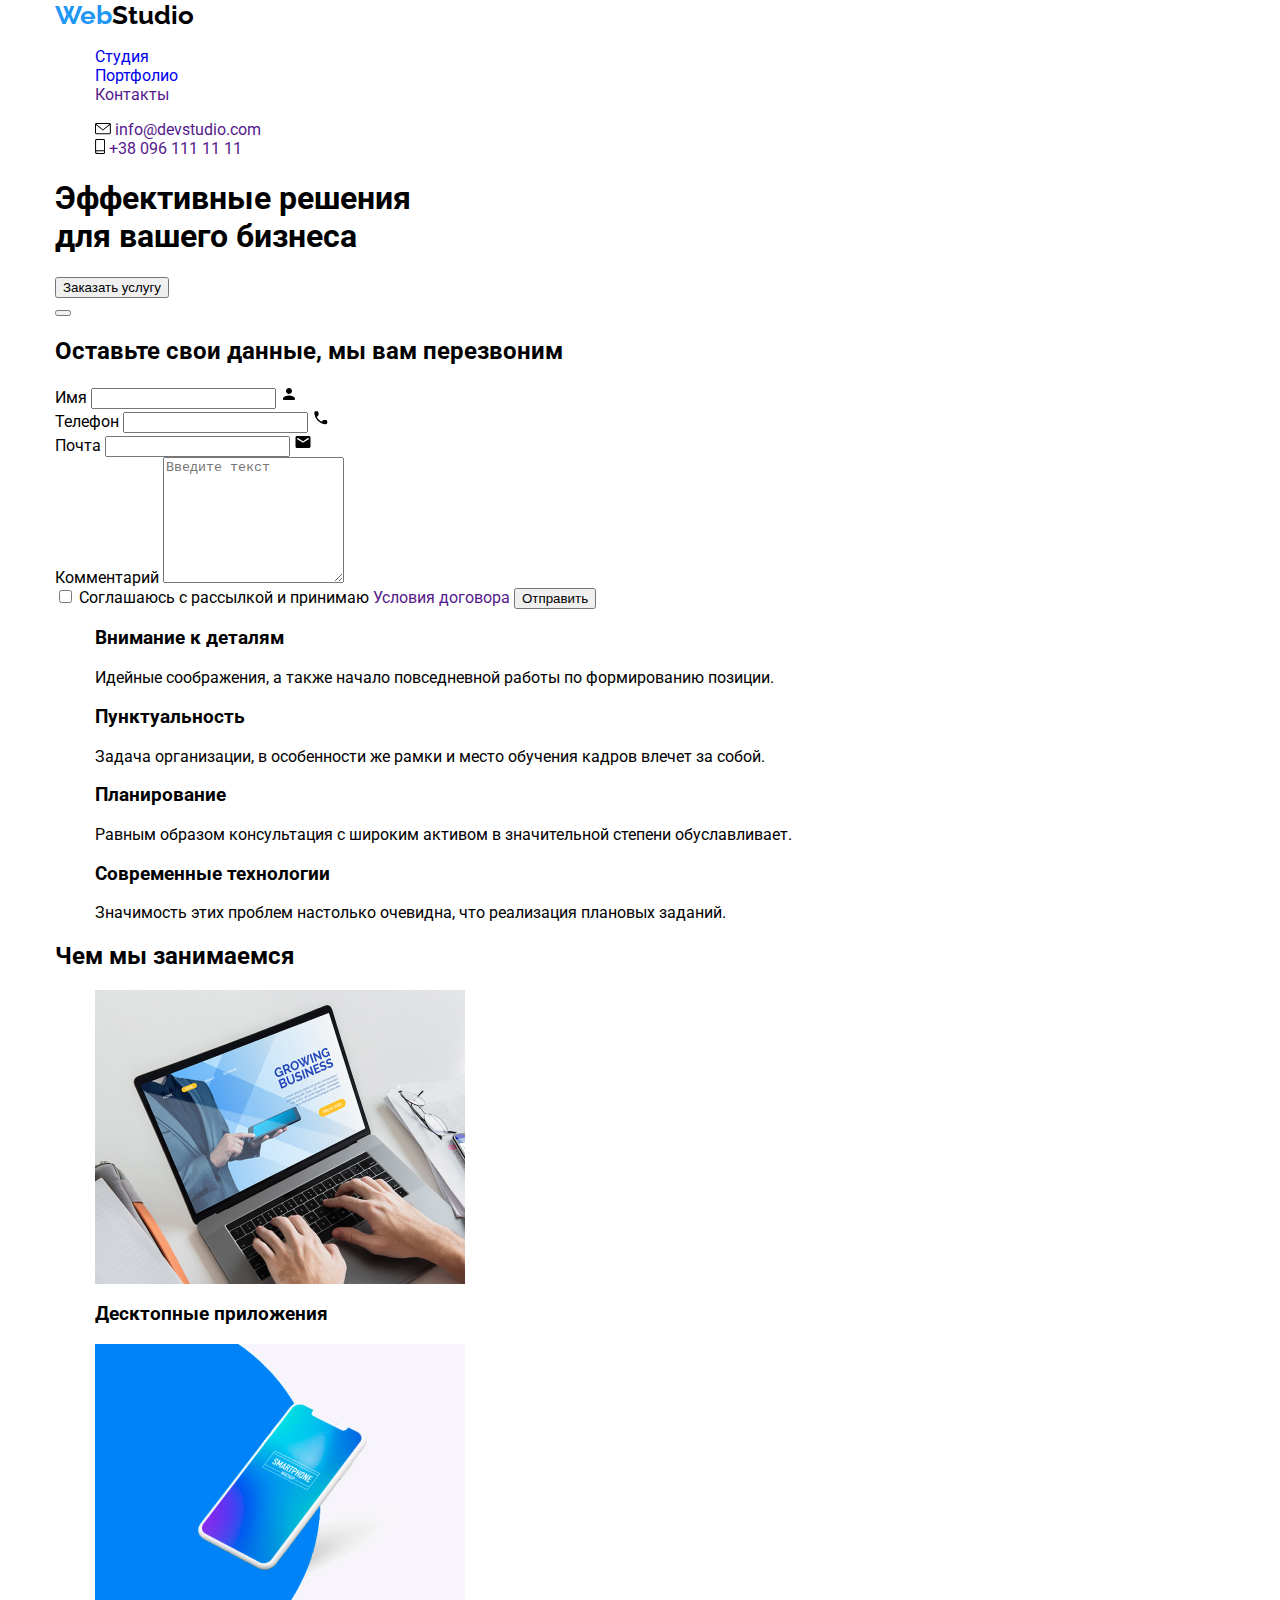
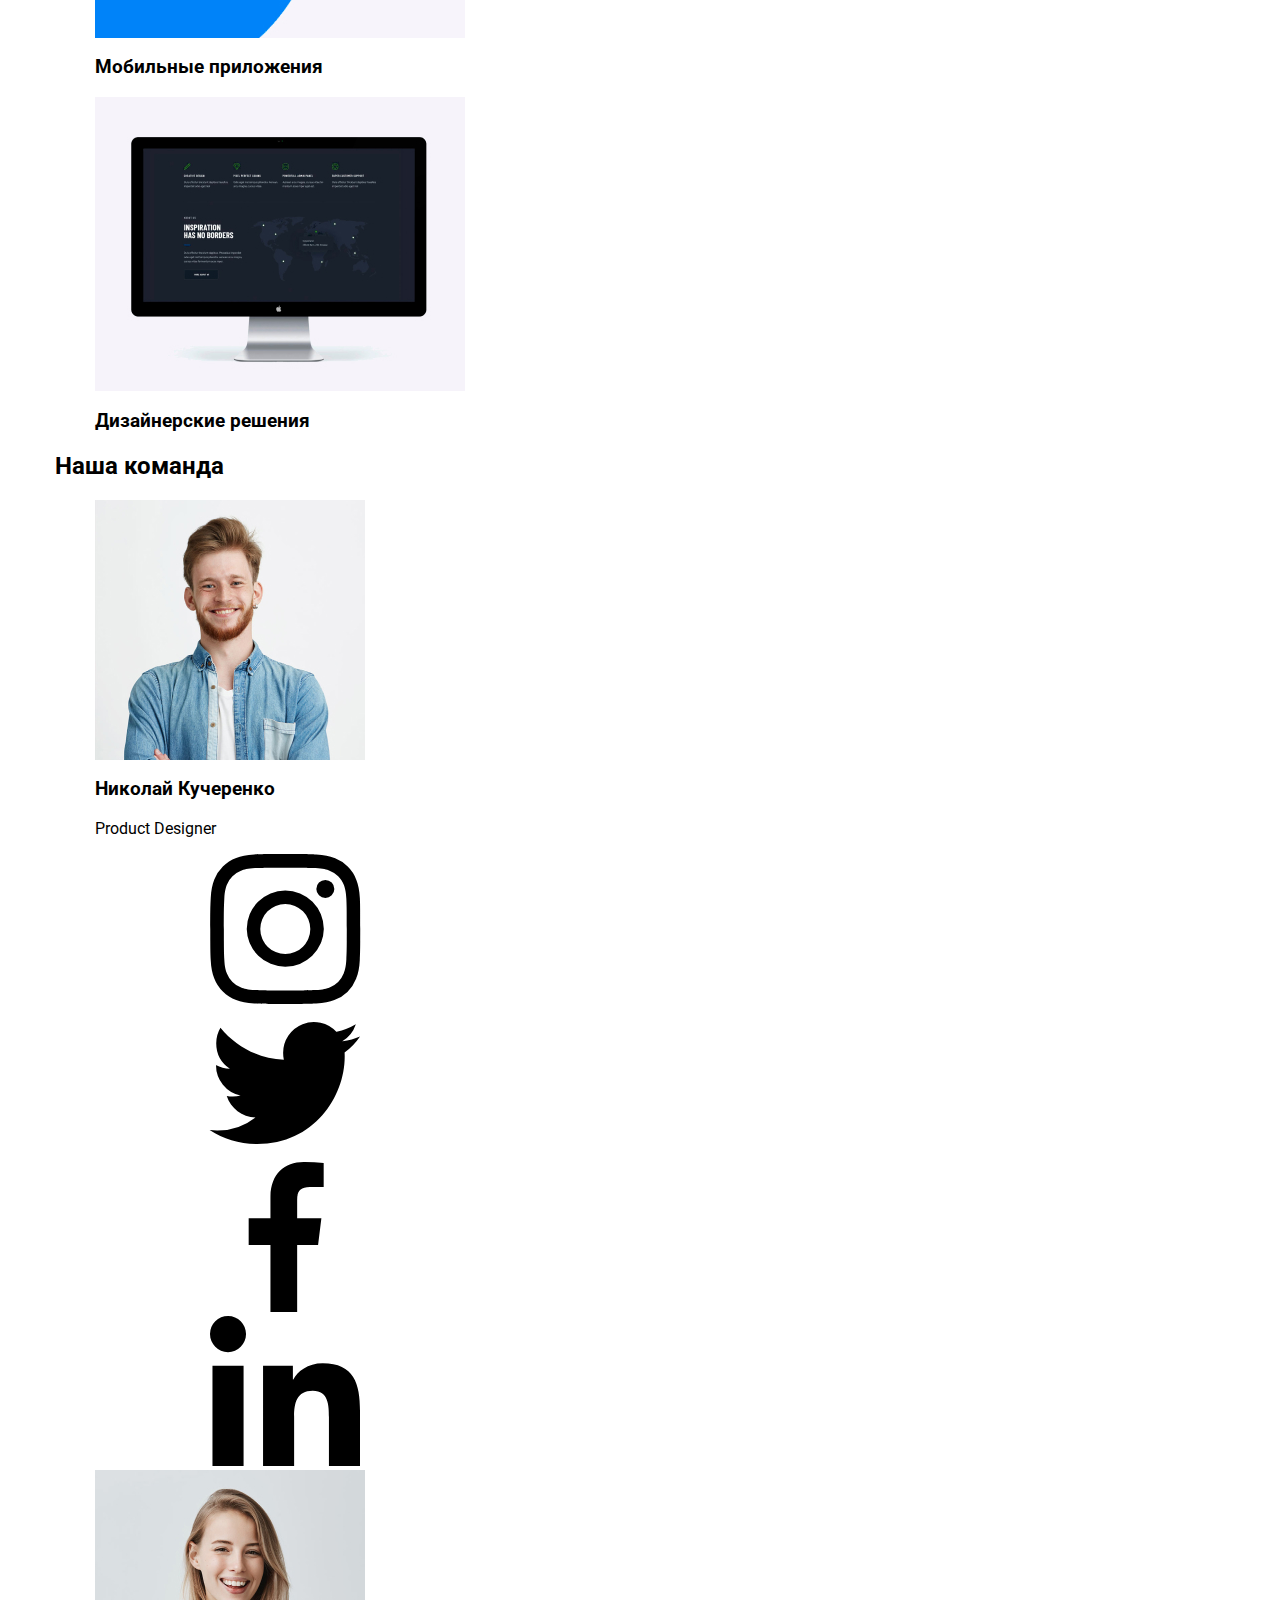
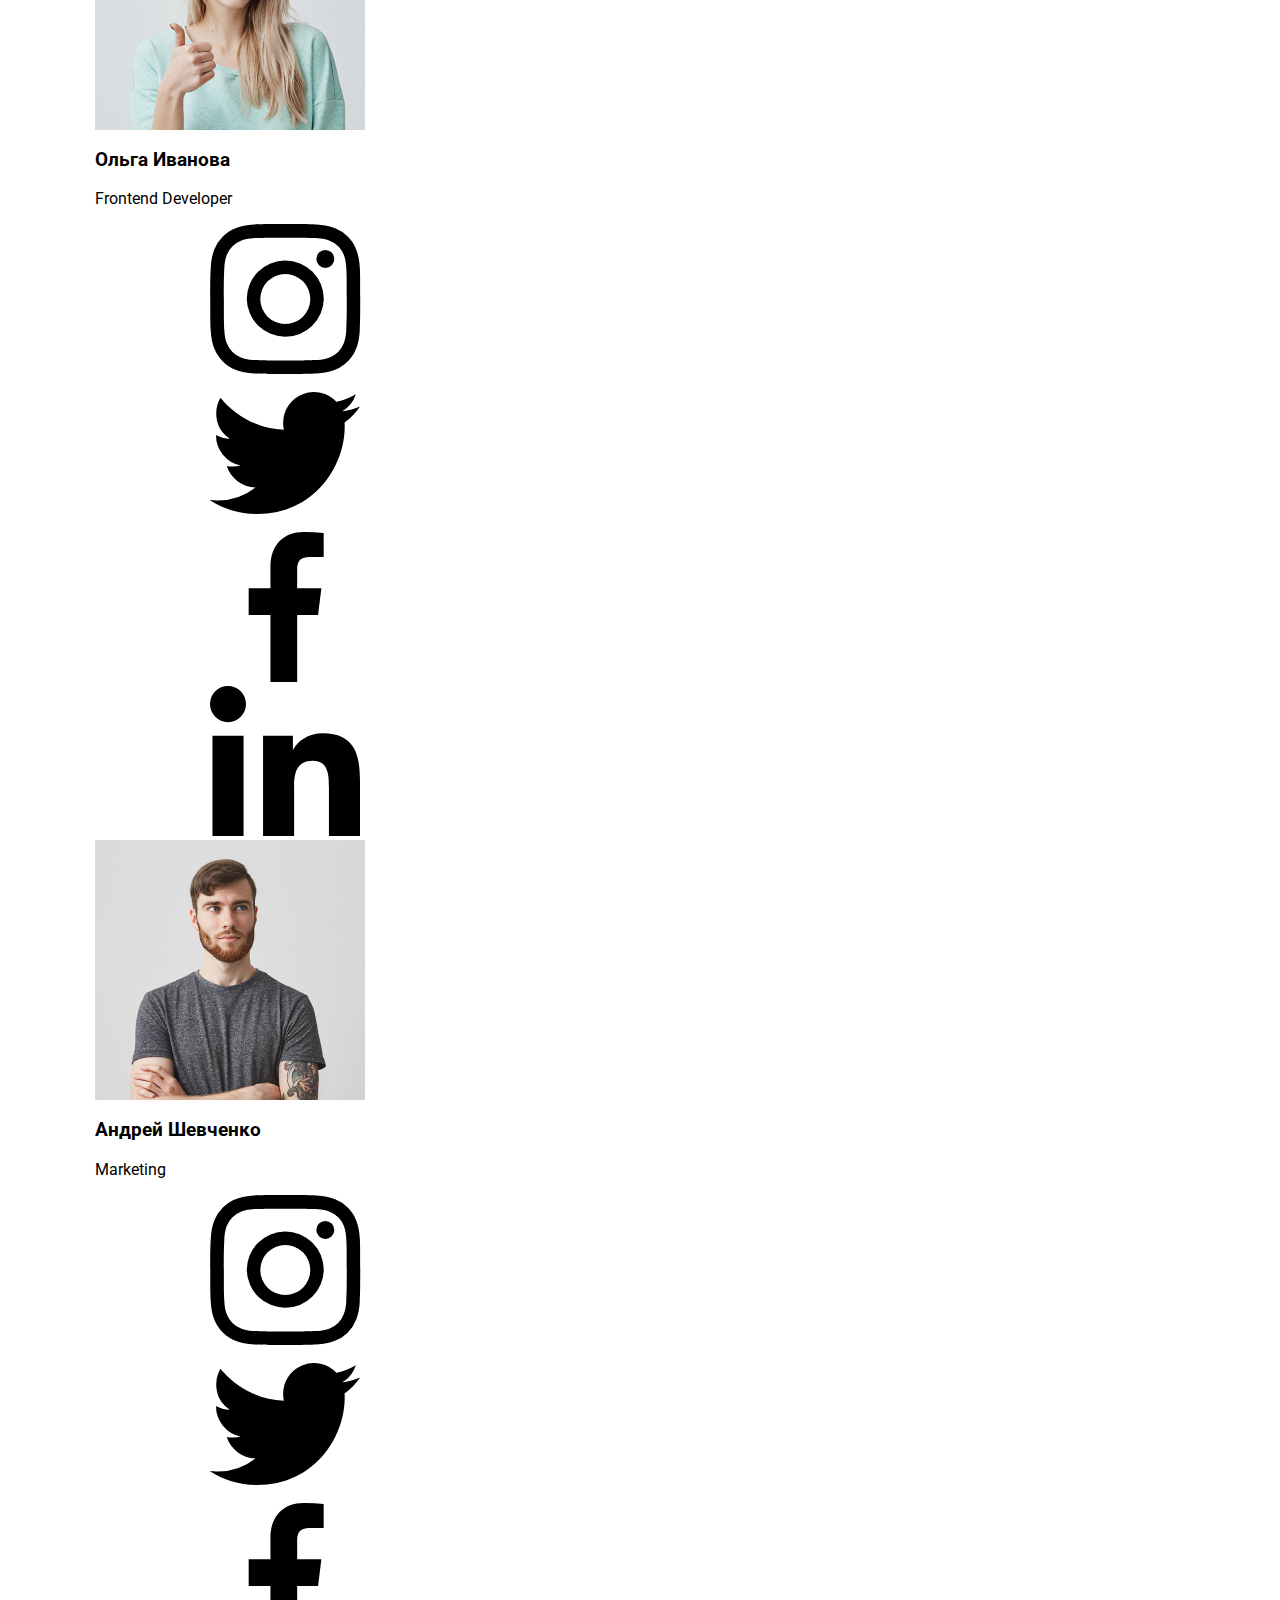
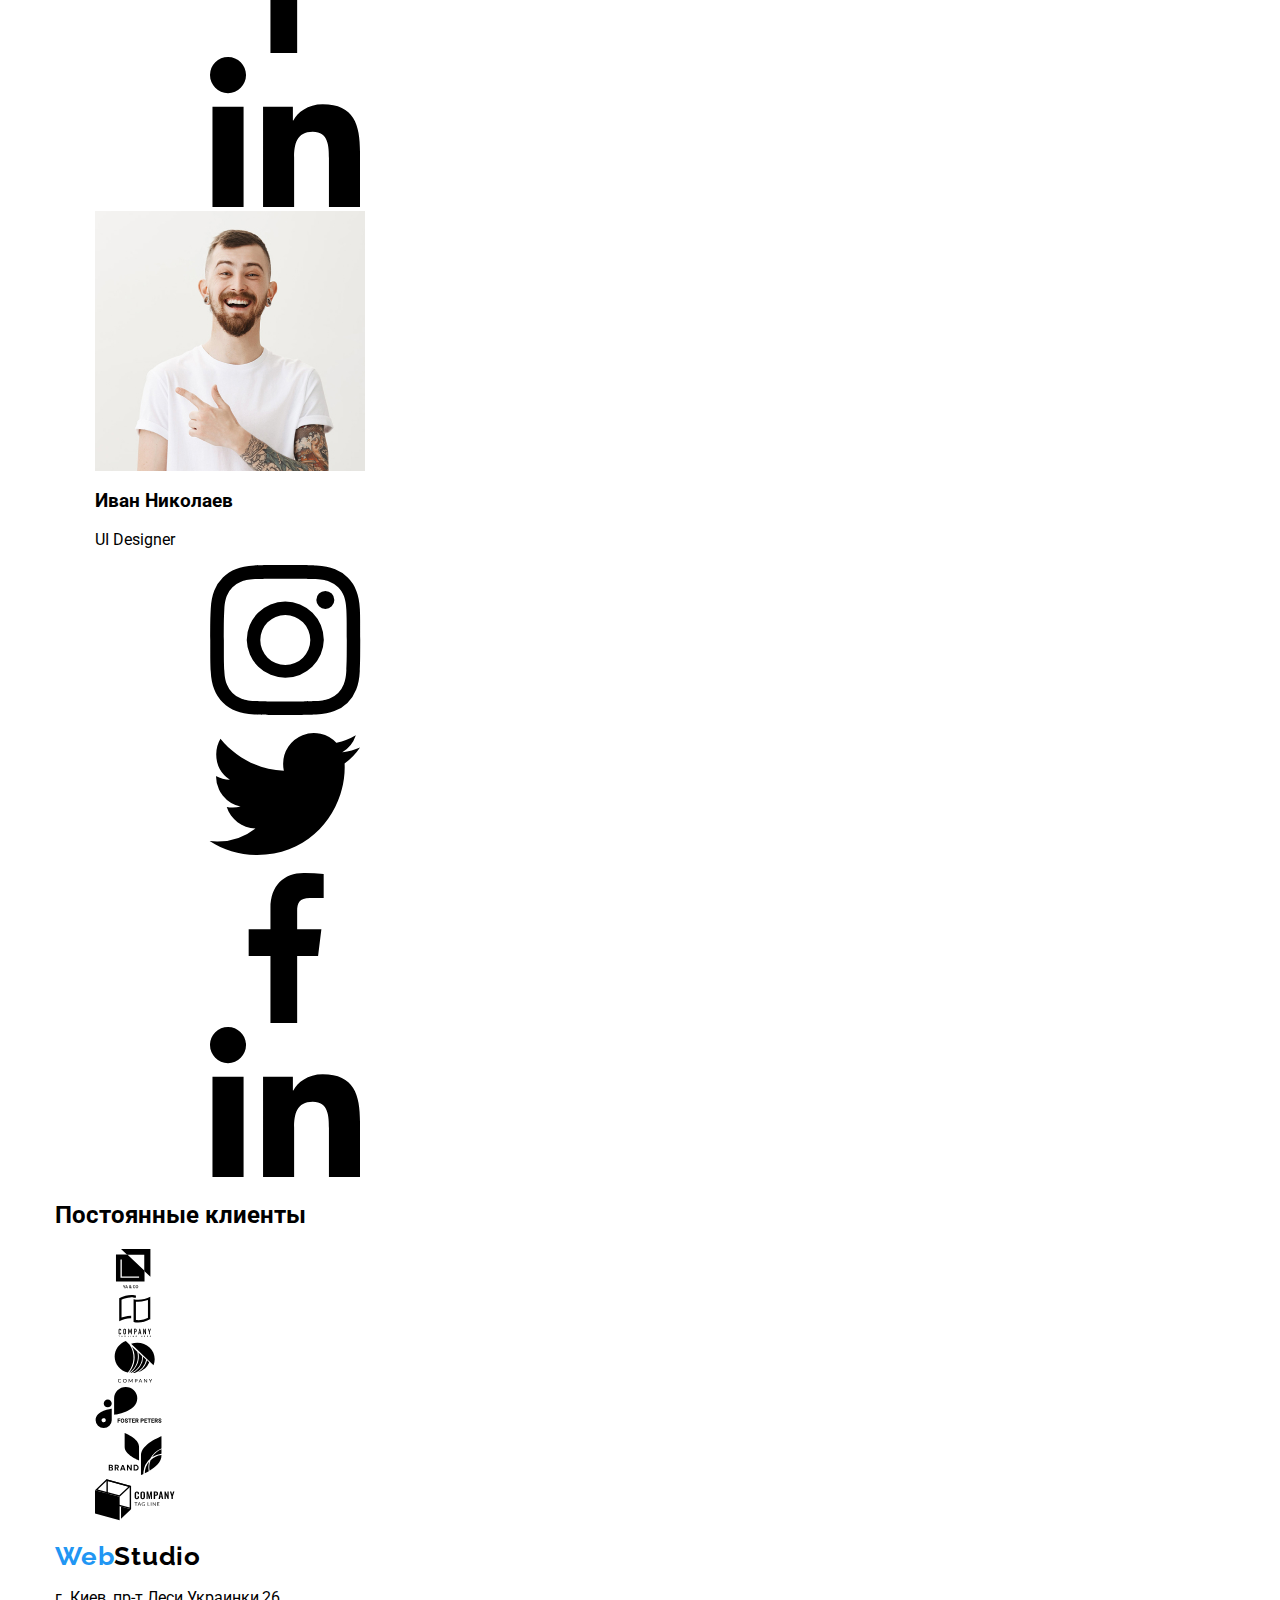
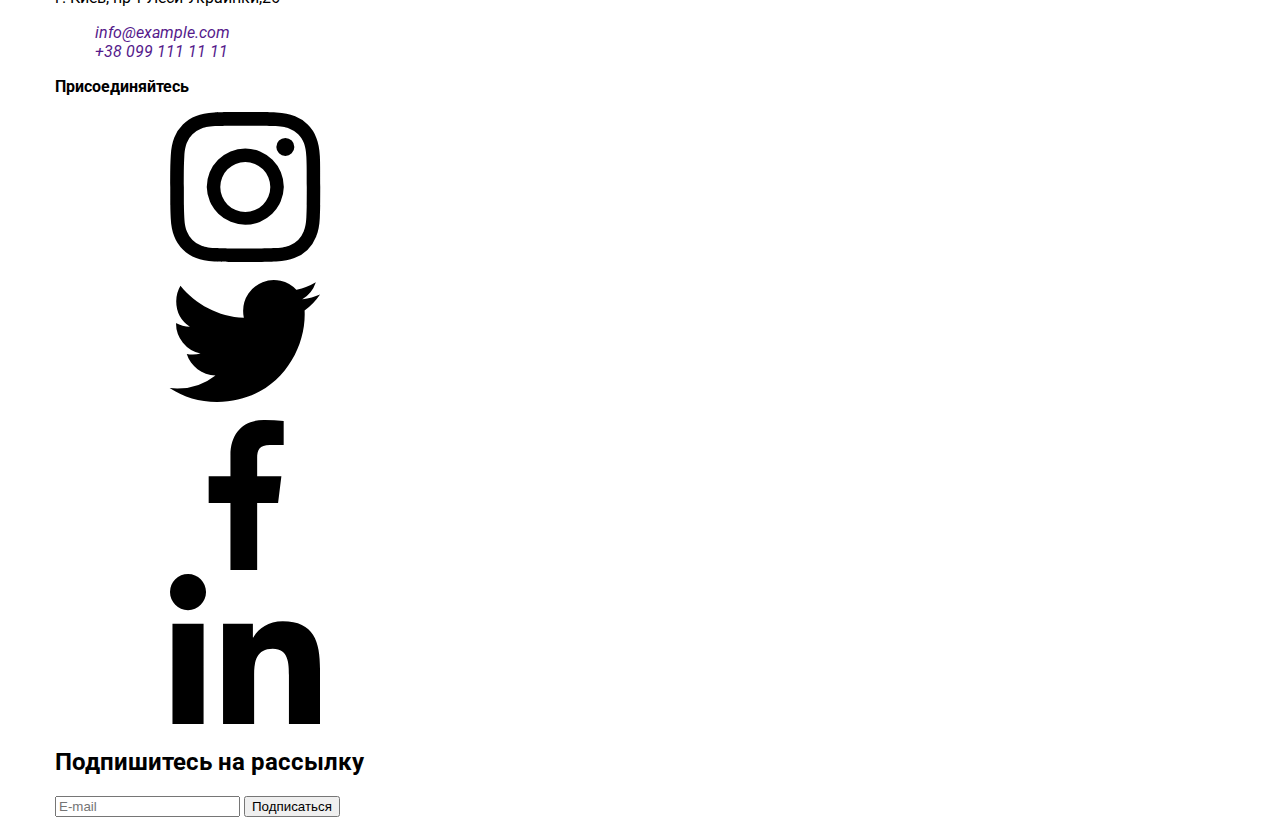
==== commit 6d6797d1: "Initial commit" ====
--- a/index.html
+++ b/index.html
@@ -1,570 +1,543 @@
-<!DOCTYPE html>
-<html lang="ru">
-  <head>
-    <meta charset="UTF-8" />
-    <link rel="stylesheet" href="css/normalise.css" />
-    <link rel="stylesheet" href="./css/style.css" />
-    <link
-      href="https://fonts.googleapis.com/css2?family=Raleway:wght@700&family=Roboto:wght@400;500;700&display=swap"
-      rel="stylesheet"
-    />
-    <meta name="viewport" content="width=device-width, initial-scale=1.0" />
-    <title>WebStudio</title>
-  </head>
-
-  <body>
-    <header class="header container">
-      <a class="logo" href="/"> <span class="web">Web</span>Studio </a>
-      <nav>
-        <ul class="nav-list-items">
-          <li class="nav-element-1">
-            <a class="nav-list-1" href="./index.html">Студия</a>
-          </li>
-          <li class="nav-element-2">
-            <a class="nav-list" href="./portfolio.html">Портфолио</a>
-          </li>
-          <li class="nav-element-3">
-            <a class="nav-list" href="">Контакты</a>
-          </li>
-        </ul>
-      </nav>
-      <ul class="contacts">
-        <li class="contacts-element-1">
-          <a class="info" href="">
-            <svg class="icon-mail" width="16" height="12">
-              <use href="./images/sprite.svg#icon-mail"></use>
-            </svg>
-            info@devstudio.com</a
-          >
-        </li>
-        <li class="contacts-element-2">
-          <a class="info" href="">
-            <svg class="icon-smartphone" width="10" height="15">
-              <use href="./images/sprite.svg#icon-smartphone"></use>
-            </svg>
-            +38 096 111 11 11</a
-          >
-        </li>
-      </ul>
-    </header>
-    <main>
-      <!--Секция 1-->
-      <section class="section-1">
-        <div class="container-1">
-          <h1 class="index-title">
-            Эффективные решения <br />
-            для вашего бизнеса
-          </h1>          
-          <button class="link-services" data-modal-open>Заказать услугу</button>
-          <div class="backdrop is-hidden" data-modal>
-            <div class="modal">
-              <button data-modal-close class="bnt-close-modal"></button>
-<form class="modal-form">
-  <h2 class="modal-titel">Оставьте свои данные, мы вам перезвоним</h2>
-  <div class="modal-form-data">
-    <div class="form-field">
-      <label for="name" class="modal-form-field">Имя</label>
-    <input type="text" name="name" id="name" class="modal-form-input" placeholder=" ">
-    <svg width="18" height="18" class="modal-form-svg-icon">
-      <use href="./images/sprite.svg#icon-person-black-18dp-1"></use></svg>
-  </div>
-    <div class="form-field">
-      <label for="tel" class="modal-form-field">Телефон </label>
-<input type="tel" name="tel" id="tel" class="modal-form-input" placeholder=" ">
-    <svg width="18" height="18" class="modal-form-svg-icon">
-      <use href="./images/sprite.svg#icon-phone-black-18dp-1"></use> </svg>
-</div>
-<div class="form-field">
-    <label for="email" class="modal-form-field">Почта</label>
-    <input type="email" name="email" id="email" class="modal-form-input" placeholder=" " >
-  <svg width="18" height="18" class="modal-form-svg-icon">
-    <use href="./images/sprite.svg#icon-email-black-18dp-1"> </svg>
-    </div>
-  <div class="form-field">
-    <label for="comment" class="modal-form-field">Комментарий</label>
-    <textarea name="comment" rows=8 id="comment" class="modal-form-input comment-input" placeholder="Введите текст"></textarea>
-</div>
-  <input type="checkbox" name="policy" id="policy" value="accept-policy" class="modal-form-policy">
-  <label for="policy" class="modal-label">Соглашаюсь с рассылкой и принимаю 
-    <a href="" class="link-modal-policy">Условия договора</a></label>
-  <button type="submit" class="modal-form-btn-submit">Отправить</button>
-</form>
-            </div>
-          </div>
-        </div>
-      </section>
-      <!--Преимущества-->
-      <section class="section-2">
-        <h2 hidden>Наши преимущества</h2>
-        <ul class="advantages-style">
-          <li class="advantages-card">
-            <!--<div class="advantages">
-              <img
-                class="img-advantages"
-                src="./images/advantages-1.jpg"
-                alt="Антена"/>
-            </div>
-            -->
-            <div class="advantages">
-              <h3 class="h3-advantages icon-antena">Внимание к деталям</h3>
-              <p class="about-advantages">
-                Идейные соображения, а также начало повседневной работы по
-                формированию позиции.
-              </p>
-            </div>
-          </li>
-          <li class="advantages-card">
-            <!--<div class="advantages">
-                          <img
-                            class="img-advantages"
-                            src="./images/advantages-2.jpg"
-                            alt="Часы"
-                          />
-                        </div>-->
-            <div class="advantages">
-              <h3 class="h3-advantages icon-clock">Пунктуальность</h3>
-              <p class="about-advantages">
-                Задача организации, в особенности же рамки и место обучения
-                кадров влечет за собой.
-              </p>
-            </div>
-          </li>
-          <li class="advantages-card">
-            <!--<div class="advantages">
-              <img
-                class="img-advantages"
-                src="./images/advantages-3.jpg"
-                alt="Диаграма"
-              />
-            </div>-->
-            <div class="advantages">
-              <h3 class="h3-advantages icon-diagrama">Планирование</h3>
-              <p class="about-advantages">
-                Равным образом консультация с широким активом в значительной
-                степени обуславливает.
-              </p>
-            </div>
-          </li>
-          <li class="advantages-card">
-            <!--<div class="advantages">
-              <img
-                class="img-advantages"
-                src="./images/advantages-4.jpg"
-                alt="Космонавт"
-              />
-            </div>-->
-            <div class="advantages">
-              <h3 class="h3-advantages icon-astronaut">
-                Современные технологии
-              </h3>
-              <p class="about-advantages">
-                Значимость этих проблем настолько очевидна, что реализация
-                плановых заданий.
-              </p>
-            </div>
-          </li>
-        </ul>
-      </section>
-      <!--Чем мы занимаемся-->
-      <section class="section-3">
-        <div class="container-3">
-          <h2 class="main-info">Чем мы занимаемся</h2>
-          <ul class="main-style">
-            <li class="main-services-list">
-              <div class="img-services">
-                <img
-                  class="img-work-element"
-                  src="./images/designer.jpg"
-                  alt=""
-                  width="370"
-                  height="294"
-                />
-                <h3 class="main-services">
-                  Десктопные приложения
-                </h3>
-              </div>
-            </li>
-            <li class="main-services-list">
-              <img
-                class="img-work-element"
-                src="./images/mobile_app.jpg"
-                alt=""
-                width="370"
-                height="294"
-              />
-
-              <h3 class="main-services">Мобильные приложения</h3>
-            </li>
-            <li class="main-services-list">
-              <img
-                class="img-work-element"
-                src="./images/desktop_app.jpg"
-                alt=""
-                width="370"
-                height="294"
-              />
-              <h3 class="main-services">
-                Дизайнерские решения
-              </h3>
-            </li>
-          </ul>
-        </div>
-      </section>
-      <!--Наша команда-->
-      <section class="section-4">
-        <div class="container-4">
-          <h2 class="main-info">Наша команда</h2>
-          <ul class="main-style">
-            <li class="team-item-container">
-              <img
-                class="team-item-container-images"
-                src="./images/product_designer.jpg"
-                alt="Фото Николая Кучеренко"
-                width="270"
-                height="260"
-              />
-              <h3 class="team">Николай Кучеренко</h3>
-              <p class="position-team" lang="en">Product Designer</p>
-              <ul class="list-social-network">
-                <li class="social-network-element">
-                  <a
-                    class="active-social-link"
-                    href=""
-                    aria-label="Ссылка на Instagram"
-                  >
-                    <svg class="icon-team">
-                      <use href="./images/sprite.svg#icon-instagram"></use>
-                    </svg>
-                  </a>
-                </li>
-                <li class="social-network-element">
-                  <a
-                    class="active-social-link"
-                    href=""
-                    aria-label="Ссылка на Twitter"
-                  >
-                    <svg class="icon-team">
-                      <use href="./images/sprite.svg#icon-twitter"></use>
-                    </svg>
-                  </a>
-                </li>
-                <li class="social-network-element">
-                  <a
-                    class="active-social-link"
-                    href=""
-                    aria-label="Ссылка на Facebook"
-                  >
-                    <svg class="icon-team">
-                      <use href="./images/sprite.svg#icon-facebook"></use>
-                    </svg>
-                  </a>
-                </li>
-                <li class="social-network-element">
-                  <a
-                    class="active-social-link"
-                    href=""
-                    aria-label="Ссылка на LinkedIn"
-                  >
-                    <svg class="icon-team">
-                      <use href="./images/sprite.svg#icon-linkedin"></use>
-                    </svg>
-                  </a>
-                </li>
-              </ul>
-            </li>
-            <li class="team-item-container">
-              <img
-                class="team-item-container-images"
-                src="./images/Frontend_developer.jpg"
-                alt="Фото Ольги Иванововой"
-                width="270"
-                height="260"
-              />
-              <h3 class="team">Ольга Иванова</h3>
-              <p class="position-team" lang="en">Frontend Developer</p>
-              <ul class="list-social-network">
-                <li class="social-network-element">
-                  <a
-                    class="active-social-link"
-                    href=""
-                    aria-label="Ссылка на Instagram"
-                  >
-                    <svg class="icon-team">
-                      <use href="./images/sprite.svg#icon-instagram"></use>
-                    </svg>
-                  </a>
-                </li>
-                <li class="social-network-element">
-                  <a
-                    class="active-social-link"
-                    href=""
-                    aria-label="Ссылка на Twitter"
-                  >
-                    <svg class="icon-team">
-                      <use href="./images/sprite.svg#icon-twitter"></use>
-                    </svg>
-                  </a>
-                </li>
-                <li class="social-network-element">
-                  <a
-                    class="active-social-link"
-                    href=""
-                    aria-label="Ссылка на Facebook"
-                  >
-                    <svg class="icon-team">
-                      <use href="./images/sprite.svg#icon-facebook"></use>
-                    </svg>
-                  </a>
-                </li>
-                <li class="social-network-element">
-                  <a
-                    class="active-social-link"
-                    href=""
-                    aria-label="Ссылка на LinkedIn"
-                  >
-                    <svg class="icon-team">
-                      <use href="./images/sprite.svg#icon-linkedin"></use>
-                    </svg>
-                  </a>
-                </li>
-              </ul>
-            </li>
-            <li class="team-item-container">
-              <img
-                class="team-item-container-images"
-                src="./images/Merketing.jpg"
-                alt="Фото Андрея Шевченко"
-                width="270"
-                height="260"
-              />
-              <h3 class="team">Андрей Шевченко</h3>
-              <p class="position-team" lang="en">Marketing</p>
-              <ul class="list-social-network">
-                <li class="social-network-element">
-                  <a
-                    class="active-social-link"
-                    href=""
-                    aria-label="Ссылка на Instagram"
-                  >
-                    <svg class="icon-team">
-                      <use href="./images/sprite.svg#icon-instagram"></use>
-                    </svg>
-                  </a>
-                </li>
-                <li class="social-network-element">
-                  <a
-                    class="active-social-link"
-                    href=""
-                    aria-label="Ссылка на Twitter"
-                  >
-                    <svg class="icon-team">
-                      <use href="./images/sprite.svg#icon-twitter"></use>
-                    </svg>
-                  </a>
-                </li>
-                <li class="social-network-element">
-                  <a
-                    class="active-social-link"
-                    href=""
-                    aria-label="Ссылка на Facebook"
-                  >
-                    <svg class="icon-team">
-                      <use href="./images/sprite.svg#icon-facebook"></use>
-                    </svg>
-                  </a>
-                </li>
-                <li class="social-network-element">
-                  <a
-                    class="active-social-link"
-                    href=""
-                    aria-label="Ссылка на LinkedIn"
-                  >
-                    <svg class="icon-team">
-                      <use href="./images/sprite.svg#icon-linkedin"></use>
-                    </svg>
-                  </a>
-                </li>
-              </ul>
-            </li>
-            <li class="team-item-container">
-              <img
-                class="team-item-container-images"
-                src="./images/ul_designer.jpg"
-                alt="Фото Ивана Николаева"
-                width="270"
-                height="260"
-              />
-              <h3 class="team">Иван Николаев</h3>
-              <p class="position-team" lang="en">UI Designer</p>
-              <ul class="list-social-network">
-                <li class="social-network-element">
-                  <a
-                    class="active-social-link"
-                    href=""
-                    aria-label="Ссылка на Instagram"
-                  >
-                    <svg class="icon-team">
-                      <use href="./images/sprite.svg#icon-instagram"></use>
-                    </svg>
-                  </a>
-                </li>
-                <li class="social-network-element">
-                  <a
-                    class="active-social-link"
-                    href=""
-                    aria-label="Ссылка на Twitter"
-                  >
-                    <svg class="icon-team">
-                      <use href="./images/sprite.svg#icon-twitter"></use>
-                    </svg>
-                  </a>
-                </li>
-                <li class="social-network-element">
-                  <a
-                    class="active-social-link"
-                    href=""
-                    aria-label="Ссылка на Facebook"
-                  >
-                    <svg class="icon-team">
-                      <use href="./images/sprite.svg#icon-facebook"></use>
-                    </svg>
-                  </a>
-                </li>
-                <li class="social-network-element">
-                  <a
-                    class="active-social-link"
-                    href=""
-                    aria-label="Ссылка на LinkedIn"
-                  >
-                    <svg class="icon-team">
-                      <use href="./images/sprite.svg#icon-linkedin"></use>
-                    </svg>
-                  </a>
-                </li>
-              </ul>
-            </li>
-          </ul>
-        </div>
-      </section>
-      <!--Постоянные клиенты-->
-      <section class="section-5">
-        <div class="clients-container">
-          <h2 class="main-info">Постоянные клиенты</h2>
-          <ul class="list-clients">
-            <li class="client-item">
-              <a class="logo-client" href="">
-                <svg class="icon" width="80" height="42">
-                  <use href="./images/sprite.svg#icon-logo_1"></use>
-                </svg>
-              </a>
-            </li>
-            <li class="client-item">
-              <a class="logo-client" href=""
-                ><svg class="icon" width="80" height="42">
-                  <use href="./images/sprite.svg#icon-logo_2"></use>
-                </svg>
-              </a>
-            </li>
-            <li class="client-item">
-              <a class="logo-client" href=""
-                ><svg class="icon" width="80" height="42">
-                  <use href="./images/sprite.svg#icon-logo_3"></use></svg
-              ></a>
-            </li>
-            <li class="client-item">
-              <a class="logo-client" href=""
-                ><svg class="icon" width="80" height="42">
-                  <use href="./images/sprite.svg#icon-logo_4"></use></svg
-              ></a>
-            </li>
-            <li class="client-item">
-              <a class="logo-client" href=""
-                ><svg class="icon" width="80" height="42">
-                  <use href="./images/sprite.svg#icon-logo_5"></use></svg
-              ></a>
-            </li>
-            <li class="client-item">
-              <a class="logo-client" href=""
-                ><svg class="icon" width="80" height="42">
-                  <use href="./images/sprite.svg#icon-logo_6"></use></svg
-              ></a>
-            </li>
-          </ul>
-        </div>
-      </section>
-    </main>
-    <footer class="background-footer">
-      <div class="container-footer">
-        <div class="address-item">
-          <a class="logo-2" href="./index.html">
-            <span class="web">Web</span>Studio
-          </a>
-          <address class="address-block">
-            <p class="address">г. Киев, пр-т Леси Украинки,26</p>
-            <ul class="contacts-footer-conteiner">
-              <li><a class="contacts-footer" href=""> info@example.com</a></li>
-              <li><a class="contacts-footer" href=""> +38 099 111 11 11</a></li>
-            </ul>
-          </address>
-        </div>
-        <div class="social-link-container">
-          <b class="join-in">Присоединяйтесь</b>
-          <!--Hero секция-->
-          <ul class="social-link-list">
-            <li class="active-social-link-footer">
-              <a
-                class="footer-social-link"
-                href=""
-                aria-label="Ссылка на Instagram"
-              >
-                <svg class="icon-footer">
-                  <use href="./images/sprite.svg#icon-instagram"></use>
-                </svg>
-              </a>
-            </li>
-            <li class="active-social-link-footer">
-              <a
-                class="footer-social-link"
-                href=""
-                aria-label="Ссылка на Twitter"
-              >
-                <svg class="icon-footer">
-                  <use href="./images/sprite.svg#icon-twitter"></use>
-                </svg>
-              </a>
-            </li>
-            <li class="active-social-link-footer">
-              <a
-                class="footer-social-link"
-                href=""
-                aria-label="Ссылка на Facebook"
-              >
-                <svg class="icon-footer">
-                  <use href="./images/sprite.svg#icon-facebook"></use>
-                </svg>
-              </a>
-            </li>
-            <li class="active-social-link-footer">
-              <a
-                class="footer-social-link"
-                href=""
-                aria-label="Ссылка на LinkedIn"
-                ><svg class="icon-footer">
-                  <use href="./images/sprite.svg#icon-linkedin"></use>
-                </svg>
-              </a>
-            </li>
-          </ul>
-        </div>
-        <div class="subscribe-modal-form"> 
-<h2 class="join-in">Подпишитесь на рассылку</h2>
-<form class="contact-form-subscribe">
-<input type="email" name="user-email" placeholder="E-mail" class="email-subscribe">
-<button type="submit" class="contact-form-button">Подписаться</button>
-</form>
-        </div>
-      </div>
-    </footer>
-    <script src="./js/modal.js"></script>
-  </body>
-</html>
+<!DOCTYPE html>
+<html lang="ru">
+  <head>
+    <meta charset="UTF-8" />
+    <link rel="stylesheet" href="css/normalise.css" />
+    <link rel="stylesheet" href="./css/main.min.css" />
+    <link
+      href="https://fonts.googleapis.com/css2?family=Raleway:wght@700&family=Roboto:wght@400;500;700&display=swap"
+      rel="stylesheet"
+    />
+    <meta name="viewport" content="width=device-width, initial-scale=1.0" />
+    <title>WebStudio</title>
+  </head>
+
+  <body>
+    <header class="header container">
+      <a class="logo" href="/"> <span class="web">Web</span>Studio </a>
+      <nav>
+        <ul class="nav-list-items">
+          <li class="nav-element-1">
+            <a class="nav-list-1" href="./index.html">Студия</a>
+          </li>
+          <li class="nav-element-2">
+            <a class="nav-list" href="./portfolio.html">Портфолио</a>
+          </li>
+          <li class="nav-element-3">
+            <a class="nav-list" href="">Контакты</a>
+          </li>
+        </ul>
+      </nav>
+      <ul class="contacts">
+        <li class="contacts-element-1">
+          <a class="info" href="">
+            <svg class="icon-mail" width="16" height="12">
+              <use href="./images/sprite.svg#icon-mail"></use>
+            </svg>
+            info@devstudio.com</a
+          >
+        </li>
+        <li class="contacts-element-2">
+          <a class="info" href="">
+            <svg class="icon-smartphone" width="10" height="15">
+              <use href="./images/sprite.svg#icon-smartphone"></use>
+            </svg>
+            +38 096 111 11 11</a
+          >
+        </li>
+      </ul>
+    </header>
+    <main>
+      <!--Секция 1-->
+      <section class="section-1">
+        <div class="container backdrop-container">
+          <h1 class="index-title">
+            Эффективные решения <br />
+            для вашего бизнеса
+          </h1>          
+          <button class="modal-btn" data-modal-open>Заказать услугу</button>
+          <div class="backdrop is-hidden" data-modal>
+            <div class="modal">
+              <button data-modal-close class="bnt-close-modal"></button>
+<form class="modal-form">
+  <h2 class="modal-titel">Оставьте свои данные, мы вам перезвоним</h2>
+  <div class="modal-form-data">
+    <div class="form-field">
+      <label for="name" class="modal-form-field">Имя</label>
+    <input type="text" name="name" id="name" class="modal-form-input" placeholder=" ">
+    <svg width="18" height="18" class="modal-form-svg-icon">
+      <use href="./images/sprite.svg#icon-person-black-18dp-1"></use></svg>
+  </div>
+    <div class="form-field">
+      <label for="tel" class="modal-form-field">Телефон </label>
+<input type="tel" name="tel" id="tel" class="modal-form-input" placeholder=" ">
+    <svg width="18" height="18" class="modal-form-svg-icon">
+      <use href="./images/sprite.svg#icon-phone-black-18dp-1"></use> </svg>
+</div>
+<div class="form-field">
+    <label for="email" class="modal-form-field">Почта</label>
+    <input type="email" name="email" id="email" class="modal-form-input" placeholder=" " >
+  <svg width="18" height="18" class="modal-form-svg-icon">
+    <use href="./images/sprite.svg#icon-email-black-18dp-1"> </svg>
+    </div>
+  <div class="form-field">
+    <label for="comment" class="modal-form-field">Комментарий</label>
+    <textarea name="comment" rows=8 id="comment" class="modal-form-input comment-input" placeholder="Введите текст"></textarea>
+</div>
+  <input type="checkbox" name="policy" id="policy" value="accept-policy" class="modal-form-policy">
+  <label for="policy" class="modal-label">Соглашаюсь с рассылкой и принимаю 
+    <a href="" class="link-modal-policy">Условия договора</a></label>
+  <button type="submit" class="modal-btn btn-submit">Отправить</button>
+</form>
+            </div>
+          </div>
+        </div>
+      </section>
+      <!--Преимущества-->
+      <section class="section-2">
+        <div class="container">
+          <h2 hidden>Наши преимущества</h2>
+        <ul class="advantages-style">
+          <li class="advantages-card">
+            <div class="advantages">
+              <h3 class="h3-advantages icon-antena">Внимание к деталям</h3>
+              <p class="about-advantages">
+                Идейные соображения, а также начало повседневной работы по
+                формированию позиции.
+              </p>
+            </div>
+          </li>
+          <li class="advantages-card">
+            <div class="advantages">
+              <h3 class="h3-advantages icon-clock">Пунктуальность</h3>
+              <p class="about-advantages">
+                Задача организации, в особенности же рамки и место обучения
+                кадров влечет за собой.
+              </p>
+            </div>
+          </li>
+          <li class="advantages-card">
+            <div class="advantages">
+              <h3 class="h3-advantages icon-diagrama">Планирование</h3>
+              <p class="about-advantages">
+                Равным образом консультация с широким активом в значительной
+                степени обуславливает.
+              </p>
+            </div>
+          </li>
+          <li class="advantages-card">
+            <div class="advantages">
+              <h3 class="h3-advantages icon-astronaut">
+                Современные технологии
+              </h3>
+              <p class="about-advantages">
+                Значимость этих проблем настолько очевидна, что реализация
+                плановых заданий.
+              </p>
+            </div>
+          </li>
+        </ul></div>
+      </section>
+      <!--Чем мы занимаемся-->
+      <section class="section-3">
+        <div class="container">
+          <h2 class="main-info">Чем мы занимаемся</h2>
+          <ul class="main-style">
+            <li class="main-services-list">
+              <div class="img-services">
+                <img
+                  class="img-work-element"
+                  src="./images/designer.jpg"
+                  alt=""
+                  width="370"
+                  height="294"
+                />
+                <h3 class="main-services">
+                  Десктопные приложения
+                </h3>
+              </div>
+            </li>
+            <li class="main-services-list">
+              <img
+                class="img-work-element"
+                src="./images/mobile_app.jpg"
+                alt=""
+                width="370"
+                height="294"
+              />
+
+              <h3 class="main-services">Мобильные приложения</h3>
+            </li>
+            <li class="main-services-list">
+              <img
+                class="img-work-element"
+                src="./images/desktop_app.jpg"
+                alt=""
+                width="370"
+                height="294"
+              />
+              <h3 class="main-services">
+                Дизайнерские решения
+              </h3>
+            </li>
+          </ul>
+        </div>
+      </section>
+      <!--Наша команда-->
+      <section class="section-4">
+        <div class="container team-container">
+          <h2 class="main-info">Наша команда</h2>
+          <ul class="main-style">
+            <li class="team-item-container">
+              <img
+                class="team-item-container-images"
+                src="./images/product_designer.jpg"
+                alt="Фото Николая Кучеренко"
+                width="270"
+                height="260"
+              />
+              <h3 class="team">Николай Кучеренко</h3>
+              <p class="position-team" lang="en">Product Designer</p>
+              <ul class="list-social-network">
+                <li class="social-network-element">
+                  <a
+                    class="active-social-link hover-active-link"
+                    href=""
+                    aria-label="Ссылка на Instagram"
+                  >
+                    <svg class="icon-team">
+                      <use href="./images/sprite.svg#icon-instagram"></use>
+                    </svg>
+                  </a>
+                </li>
+                <li class="social-network-element">
+                  <a
+                    class="active-social-link hover-active-link"
+                    href=""
+                    aria-label="Ссылка на Twitter"
+                  >
+                    <svg class="icon-team">
+                      <use href="./images/sprite.svg#icon-twitter"></use>
+                    </svg>
+                  </a>
+                </li>
+                <li class="social-network-element">
+                  <a
+                    class="active-social-link hover-active-link"
+                    href=""
+                    aria-label="Ссылка на Facebook"
+                  >
+                    <svg class="icon-team">
+                      <use href="./images/sprite.svg#icon-facebook"></use>
+                    </svg>
+                  </a>
+                </li>
+                <li class="social-network-element">
+                  <a
+                    class="active-social-link hover-active-link"
+                    href=""
+                    aria-label="Ссылка на LinkedIn"
+                  >
+                    <svg class="icon-team">
+                      <use href="./images/sprite.svg#icon-linkedin"></use>
+                    </svg>
+                  </a>
+                </li>
+              </ul>
+            </li>
+            <li class="team-item-container">
+              <img
+                class="team-item-container-images"
+                src="./images/Frontend_developer.jpg"
+                alt="Фото Ольги Иванововой"
+                width="270"
+                height="260"
+              />
+              <h3 class="team">Ольга Иванова</h3>
+              <p class="position-team" lang="en">Frontend Developer</p>
+              <ul class="list-social-network">
+                <li class="social-network-element">
+                  <a
+                    class="active-social-link hover-active-link"
+                    href=""
+                    aria-label="Ссылка на Instagram"
+                  >
+                    <svg class="icon-team">
+                      <use href="./images/sprite.svg#icon-instagram"></use>
+                    </svg>
+                  </a>
+                </li>
+                <li class="social-network-element">
+                  <a
+                    class="active-social-link hover-active-link"
+                    href=""
+                    aria-label="Ссылка на Twitter"
+                  >
+                    <svg class="icon-team">
+                      <use href="./images/sprite.svg#icon-twitter"></use>
+                    </svg>
+                  </a>
+                </li>
+                <li class="social-network-element">
+                  <a
+                    class="active-social-link hover-active-link"
+                    href=""
+                    aria-label="Ссылка на Facebook"
+                  >
+                    <svg class="icon-team">
+                      <use href="./images/sprite.svg#icon-facebook"></use>
+                    </svg>
+                  </a>
+                </li>
+                <li class="social-network-element">
+                  <a
+                    class="active-social-link hover-active-link"
+                    href=""
+                    aria-label="Ссылка на LinkedIn"
+                  >
+                    <svg class="icon-team">
+                      <use href="./images/sprite.svg#icon-linkedin"></use>
+                    </svg>
+                  </a>
+                </li>
+              </ul>
+            </li>
+            <li class="team-item-container">
+              <img
+                class="team-item-container-images"
+                src="./images/Merketing.jpg"
+                alt="Фото Андрея Шевченко"
+                width="270"
+                height="260"
+              />
+              <h3 class="team">Андрей Шевченко</h3>
+              <p class="position-team" lang="en">Marketing</p>
+              <ul class="list-social-network">
+                <li class="social-network-element">
+                  <a
+                    class="active-social-link hover-active-link"
+                    href=""
+                    aria-label="Ссылка на Instagram"
+                  >
+                    <svg class="icon-team">
+                      <use href="./images/sprite.svg#icon-instagram"></use>
+                    </svg>
+                  </a>
+                </li>
+                <li class="social-network-element">
+                  <a
+                    class="active-social-link hover-active-link"
+                    href=""
+                    aria-label="Ссылка на Twitter"
+                  >
+                    <svg class="icon-team">
+                      <use href="./images/sprite.svg#icon-twitter"></use>
+                    </svg>
+                  </a>
+                </li>
+                <li class="social-network-element">
+                  <a
+                    class="active-social-link hover-active-link"
+                    href=""
+                    aria-label="Ссылка на Facebook"
+                  >
+                    <svg class="icon-team">
+                      <use href="./images/sprite.svg#icon-facebook"></use>
+                    </svg>
+                  </a>
+                </li>
+                <li class="social-network-element">
+                  <a
+                    class="active-social-link hover-active-link"
+                    href=""
+                    aria-label="Ссылка на LinkedIn"
+                  >
+                    <svg class="icon-team">
+                      <use href="./images/sprite.svg#icon-linkedin"></use>
+                    </svg>
+                  </a>
+                </li>
+              </ul>
+            </li>
+            <li class="team-item-container">
+              <img
+                class="team-item-container-images"
+                src="./images/ul_designer.jpg"
+                alt="Фото Ивана Николаева"
+                width="270"
+                height="260"
+              />
+              <h3 class="team">Иван Николаев</h3>
+              <p class="position-team" lang="en">UI Designer</p>
+              <ul class="list-social-network">
+                <li class="social-network-element">
+                  <a
+                    class="active-social-link hover-active-link"
+                    href=""
+                    aria-label="Ссылка на Instagram"
+                  >
+                    <svg class="icon-team">
+                      <use href="./images/sprite.svg#icon-instagram"></use>
+                    </svg>
+                  </a>
+                </li>
+                <li class="social-network-element">
+                  <a
+                    class="active-social-link hover-active-link"
+                    href=""
+                    aria-label="Ссылка на Twitter"
+                  >
+                    <svg class="icon-team">
+                      <use href="./images/sprite.svg#icon-twitter"></use>
+                    </svg>
+                  </a>
+                </li>
+                <li class="social-network-element">
+                  <a
+                    class="active-social-link hover-active-link"
+                    href=""
+                    aria-label="Ссылка на Facebook"
+                  >
+                    <svg class="icon-team">
+                      <use href="./images/sprite.svg#icon-facebook"></use>
+                    </svg>
+                  </a>
+                </li>
+                <li class="social-network-element">
+                  <a
+                    class="active-social-link hover-active-link"
+                    href=""
+                    aria-label="Ссылка на LinkedIn"
+                  >
+                    <svg class="icon-team">
+                      <use href="./images/sprite.svg#icon-linkedin"></use>
+                    </svg>
+                  </a>
+                </li>
+              </ul>
+            </li>
+          </ul>
+        </div>
+      </section>
+      <!--Постоянные клиенты-->
+      <section class="section-5">
+        <div class="container">
+          <h2 class="main-info">Постоянные клиенты</h2>
+          <ul class="list-clients">
+            <li class="client-item">
+              <a class="logo-client" href="">
+                <svg class="icon" width="80" height="42">
+                  <use href="./images/sprite.svg#icon-logo_1"></use>
+                </svg>
+              </a>
+            </li>
+            <li class="client-item">
+              <a class="logo-client" href=""
+                ><svg class="icon" width="80" height="42">
+                  <use href="./images/sprite.svg#icon-logo_2"></use>
+                </svg>
+              </a>
+            </li>
+            <li class="client-item">
+              <a class="logo-client" href=""
+                ><svg class="icon" width="80" height="42">
+                  <use href="./images/sprite.svg#icon-logo_3"></use></svg
+              ></a>
+            </li>
+            <li class="client-item">
+              <a class="logo-client" href=""
+                ><svg class="icon" width="80" height="42">
+                  <use href="./images/sprite.svg#icon-logo_4"></use></svg
+              ></a>
+            </li>
+            <li class="client-item">
+              <a class="logo-client" href=""
+                ><svg class="icon" width="80" height="42">
+                  <use href="./images/sprite.svg#icon-logo_5"></use></svg
+              ></a>
+            </li>
+            <li class="client-item">
+              <a class="logo-client" href=""
+                ><svg class="icon" width="80" height="42">
+                  <use href="./images/sprite.svg#icon-logo_6"></use></svg
+              ></a>
+            </li>
+          </ul>
+        </div>
+      </section>
+    </main>
+    <footer class="background-footer">
+      <div class="container container-footer">
+        <div class="address-item">
+          <a class="logo-2" href="./index.html">
+            <span class="web">Web</span>Studio
+          </a>
+          <address class="address-block">
+            <p class="address">г. Киев, пр-т Леси Украинки,26</p>
+            <ul class="contacts-footer-conteiner">
+              <li><a class="contacts-footer" href=""> info@example.com</a></li>
+              <li><a class="contacts-footer" href=""> +38 099 111 11 11</a></li>
+            </ul>
+          </address>
+        </div>
+        <div class="social-link-container">
+          <b class="join-in">Присоединяйтесь</b>
+          <!--Hero секция-->
+          <ul class="social-link-list">
+            <li class="active-social-link-footer">
+              <a
+                class="active-social-link footer-social-link"
+                href=""
+                aria-label="Ссылка на Instagram"
+              >
+                <svg class="icon-footer">
+                  <use href="./images/sprite.svg#icon-instagram"></use>
+                </svg>
+              </a>
+            </li>
+            <li class="active-social-link-footer">
+              <a
+                class="active-social-link footer-social-link"
+                href=""
+                aria-label="Ссылка на Twitter"
+              >
+                <svg class="icon-footer">
+                  <use href="./images/sprite.svg#icon-twitter"></use>
+                </svg>
+              </a>
+            </li>
+            <li class="active-social-link-footer">
+              <a
+                class="active-social-link footer-social-link"
+                href=""
+                aria-label="Ссылка на Facebook"
+              >
+                <svg class="icon-footer">
+                  <use href="./images/sprite.svg#icon-facebook"></use>
+                </svg>
+              </a>
+            </li>
+            <li class="active-social-link-footer">
+              <a
+                class="active-social-link footer-social-link"
+                href=""
+                aria-label="Ссылка на LinkedIn"
+                ><svg class="icon-footer">
+                  <use href="./images/sprite.svg#icon-linkedin"></use>
+                </svg>
+              </a>
+            </li>
+          </ul>
+        </div>
+        <div class="subscribe-modal-form"> 
+<h2 class="join-in">Подпишитесь на рассылку</h2>
+<form class="contact-form-subscribe">
+<input type="email" name="user-email" placeholder="E-mail" class="email-subscribe">
+<button type="submit" class="modal-btn">Подписаться</button>
+</form>
+        </div>
+      </div>
+    </footer>
+    <script src="./js/modal.js"></script>
+  </body>
+</html>
--- a/css/main.min.css
+++ b/css/main.min.css
@@ -0,0 +1,2 @@
+*,*::before,*::after{box-sizing:border-box}body{background-color:var(--primary-white-color);color:var(--primary-text-color);font-family:Roboto, sans-serif;margin-top:0px;margin-left:0px;margin-right:0px;margin-bottom:0px}.list{list-style:none}ul{list-style:none}img{display:block}.address{font-style:normal;font-weight:normal}a{text-decoration:none}html{box-sizing:border-box}h1,h2{font-style:normal;font-weight:bold}.container{margin-left:auto;margin-right:auto;padding-left:15px;padding-right:15px;width:1200px}.logo-2{font-family:Raleway;font-weight:bold;font-size:26px;line-height:1.19;letter-spacing:0.03em;color:var(--primary-white-color)}.logo-2:hover{background-color:var(--footer-background-color);color:var(--accent-color);transition:transform 250ms cubic-bezier(0.4, 0, 0.2, 1)}.logo-2:focus{background-color:var(--footer-background-color);color:var(--accent-color);transition:transform 250ms cubic-bezier(0.4, 0, 0.2, 1)}.logo:hover,.logo:focus{background-color:var(--primary-white-color);color:var(--accent-color)}.logo{font-family:Raleway;font-weight:bold;font-size:26px;line-height:1.19;color:var(--primary-title-color);margin-right:85px;transition:all 250ms cubic-bezier(0.4, 0, 0.2, 1)}.web{color:#2196f3}
+/*# sourceMappingURL=main.min.css.map */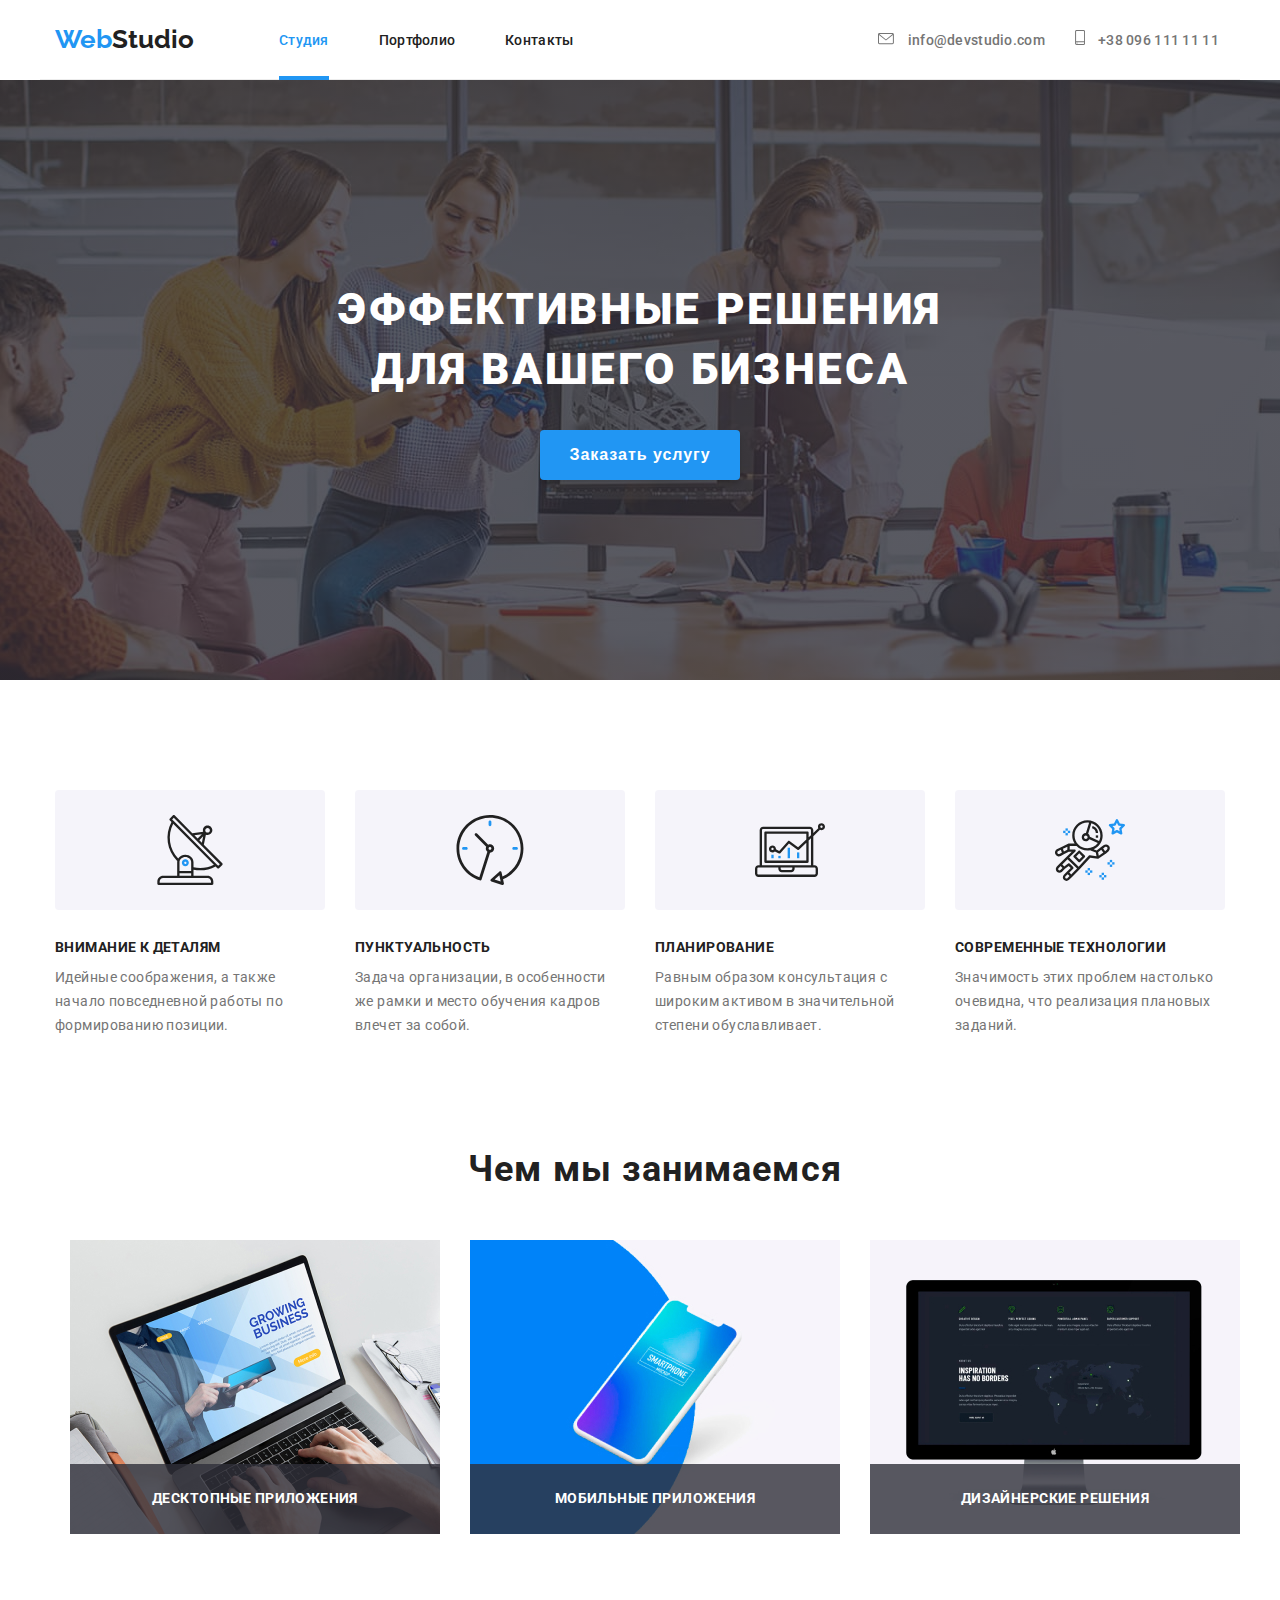
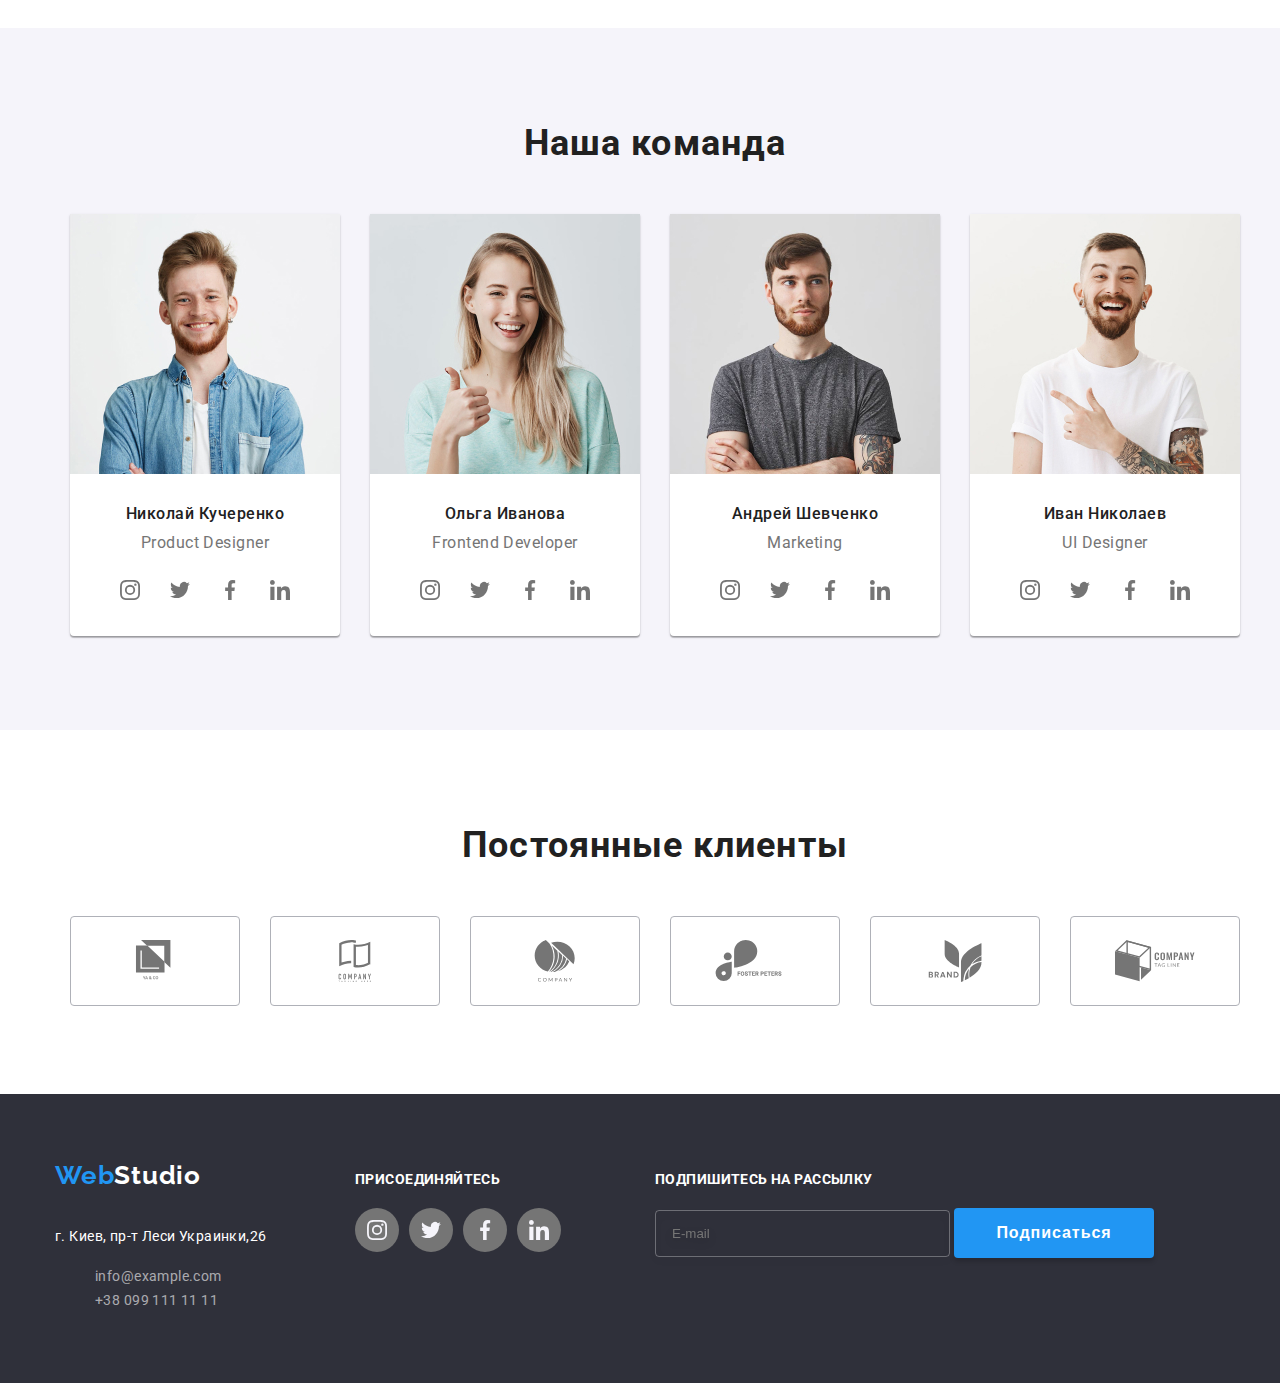
==== commit 3eae5776: "Sass оптимизация" ====
--- a/index.html
+++ b/index.html
@@ -78,7 +78,7 @@
     <label for="email" class="modal-form-field">Почта</label>
     <input type="email" name="email" id="email" class="modal-form-input" placeholder=" " >
   <svg width="18" height="18" class="modal-form-svg-icon">
-    <use href="./images/sprite.svg#icon-email-black-18dp-1"> </svg>
+    <use href="./images/sprite.svg#icon-email-black-18dp-1"></use></svg>
     </div>
   <div class="form-field">
     <label for="comment" class="modal-form-field">Комментарий</label>
@@ -88,6 +88,7 @@
   <label for="policy" class="modal-label">Соглашаюсь с рассылкой и принимаю 
     <a href="" class="link-modal-policy">Условия договора</a></label>
   <button type="submit" class="modal-btn btn-submit">Отправить</button>
+  </div>
 </form>
             </div>
           </div>
@@ -158,6 +159,7 @@
               </div>
             </li>
             <li class="main-services-list">
+              <div class="img-services">
               <img
                 class="img-work-element"
                 src="./images/mobile_app.jpg"
@@ -165,10 +167,11 @@
                 width="370"
                 height="294"
               />
-
               <h3 class="main-services">Мобильные приложения</h3>
+              </div>
             </li>
             <li class="main-services-list">
+              <div class="img-services">
               <img
                 class="img-work-element"
                 src="./images/desktop_app.jpg"
@@ -179,6 +182,7 @@
               <h3 class="main-services">
                 Дизайнерские решения
               </h3>
+              </div>
             </li>
           </ul>
         </div>
@@ -441,26 +445,26 @@
             <li class="client-item">
               <a class="logo-client" href=""
                 ><svg class="icon" width="80" height="42">
-                  <use href="./images/sprite.svg#icon-logo_3"></use></svg
-              ></a>
+                  <use href="./images/sprite.svg#icon-logo_3"></use>
+                  </svg></a>
             </li>
             <li class="client-item">
               <a class="logo-client" href=""
                 ><svg class="icon" width="80" height="42">
-                  <use href="./images/sprite.svg#icon-logo_4"></use></svg
-              ></a>
+                  <use href="./images/sprite.svg#icon-logo_4"></use>
+                </svg></a>
             </li>
             <li class="client-item">
               <a class="logo-client" href=""
                 ><svg class="icon" width="80" height="42">
-                  <use href="./images/sprite.svg#icon-logo_5"></use></svg
-              ></a>
+                  <use href="./images/sprite.svg#icon-logo_5"></use>
+                  </svg></a>
             </li>
             <li class="client-item">
               <a class="logo-client" href=""
                 ><svg class="icon" width="80" height="42">
-                  <use href="./images/sprite.svg#icon-logo_6"></use></svg
-              ></a>
+                  <use href="./images/sprite.svg#icon-logo_6"></use>
+                  </svg></a>
             </li>
           </ul>
         </div>
--- a/css/normalise.css
+++ b/css/normalise.css
@@ -1,349 +1,349 @@
-/ *! normalize.css v8.0.1 | MIT Лицензия | github.com/necolas/normalize.css * /
-
-/ * Документ
-   ================================================== ======================== * /
-
-/ **
- * 1. Исправьте высоту строки во всех браузерах.
- * 2. Запрет на изменение размера шрифта после изменения ориентации в iOS.
- * /
-
-html {
-  высота строки: 1,15; / * 1 * /
-  -webkit-text-size-Adjust: 100%; / * 2 * /
-}
-
-/ * Разделы
-   ================================================== ======================== * /
-
-/ **
- * Удалите поля во всех браузерах.
- * /
-
-тело {
-  поле: 0;
-}
-
-/ **
- * Визуально отображать элемент `main` в IE.
- * /
-
-основной {
-  дисплей: блок;
-}
-
-/ **
- * Исправьте размер шрифта и поля для элементов `h1` в разделе` и
- контексты * article` в Chrome, Firefox и Safari.
- * /
-
-h1 {
-  размер шрифта: 2em;
-  маржа: 0,67em 0;
-}
-
-/ * Группировка контента
-   ================================================== ======================== * /
-
-/ **
- * 1. Добавьте правильный размер окна в Firefox.
- * 2. Показать переполнение в Edge и IE.
- * /
-
-час {
-  размер блока: блок содержимого; / * 1 * /
-  высота: 0; / * 1 * /
-  переполнение: видимое; / * 2 * /
-}
-
-/ **
- * 1. Исправьте наследование и масштабирование размера шрифта во всех браузерах.
- * 2. Исправьте нечетный размер шрифта `em` во всех браузерах.
- * /
-
-до {
-  семейство шрифтов: monospace, monospace; / * 1 * /
-  размер шрифта: 1em; / * 2 * /
-}
-
-/ * Семантика текстового уровня
-   ================================================== ======================== * /
-
-/ **
- * Удалить серый фон на активных ссылках в IE 10.
- * /
-
-{
-  цвет фона: прозрачный;
-}
-
-/ **
- * 1. Снимите нижнюю границу в Chrome 57-
- * 2. Добавьте правильное оформление текста в Chrome, Edge, IE, Opera и Safari.
- * /
-
-abbr [title] {
-  граница снизу: нет; / * 1 * /
-  текстовое оформление: подчеркивание; / * 2 * /
-  текстовое оформление: подчеркнуто пунктирной; / * 2 * /
-}
-
-/ **
- * Добавьте правильный вес шрифта в Chrome, Edge и Safari.
- * /
-
-б,
-сильный {
-  Вес шрифта: смелее;
-}
-
-/ **
- * 1. Исправьте наследование и масштабирование размера шрифта во всех браузерах.
- * 2. Исправьте нечетный размер шрифта `em` во всех браузерах.
- * /
-
-код,
-KBD,
-образец {
-  семейство шрифтов: monospace, monospace; / * 1 * /
-  размер шрифта: 1em; / * 2 * /
-}
-
-/ **
- * Добавьте правильный размер шрифта во всех браузерах.
- * /
-
-маленький {
-  размер шрифта: 80%;
-}
-
-/ **
- * Не допускайте, чтобы элементы `sub` и` sup` влияли на высоту строки в
- * все браузеры.
- * /
-
-к югу,
-sup {
-  размер шрифта: 75%;
-  высота строки: 0;
-  положение: относительное;
-  выравнивание по вертикали: базовая линия;
-}
-
-sub {
-  низ: -0,25ем;
-}
-
-sup {
-  верх: -0,5em;
-}
-
-/ * Встроенный контент
-   ================================================== ======================== * /
-
-/ **
- * Убрать границу с изображениями внутри ссылок в IE 10.
- * /
-
-img {
-  стиль границы: нет;
-}
-
-/ * Формы
-   ================================================== ======================== * /
-
-/ **
- * 1. Изменить стили шрифта во всех браузерах.
- * 2. Удалите поля в Firefox и Safari.
- * /
-
-кнопка,
-вход,
-OPTGROUP,
-Выбрать,
-textarea {
-  семейство шрифтов: наследовать; / * 1 * /
-  размер шрифта: 100%; / * 1 * /
-  высота строки: 1,15; / * 1 * /
-  поле: 0; / * 2 * /
-}
-
-/ **
- * Показать переполнение в IE.
- * 1. Показать переполнение в Edge.
- * /
-
-кнопка,
-вход {/ * 1 * /
-  переполнение: видимое;
-}
-
-/ **
- * Убрать наследование преобразования текста в Edge, Firefox и IE.
- * 1. Убрать наследование преобразования текста в Firefox.
- * /
-
-кнопка,
-выберите {/ * 1 * /
-  преобразование текста: нет;
-}
-
-/ **
- * Исправьте невозможность стилизовать кликабельные типы в iOS и Safari.
- * /
-
-кнопка,
-[Тип = "кнопка"],
-[Тип = "сброс"],
-[type = "submit"] {
-  -webkit-внешний вид: кнопка;
-}
-
-/ **
- * Удалите внутреннюю границу и отступы в Firefox.
- * /
-
-Кнопка :: - Мос-фокус-внутренний,
-[Тип = "кнопка"] :: - Мос-фокус-внутренний,
-[Тип = "сброс"] :: - Мос-фокус-внутренний,
-[type = "submit"] :: - moz-focus-inner {
-  стиль границы: нет;
-  отступы: 0;
-}
-
-/ **
- * Восстановите стили фокуса, не заданные предыдущим правилом.
- * /
-
-Кнопка: -moz-focusring,
-[Тип = "кнопка"]: - Мос-focusring,
-[Тип = "сброс"]: - Мос-focusring,
-[type = "submit"]: - moz-focusring {
-  контур: 1px пунктирный ButtonText;
-}
-
-/ **
- * Исправьте отступы в Firefox.
- * /
-
-fieldset {
-  набивка: 0,35em 0,75em 0,625em;
-}
-
-/ **
- * 1. Исправьте перенос текста в Edge и IE.
- * 2. Исправьте наследование цвета от элементов `fieldset` в IE.
- * 3. Удалите отступы, чтобы разработчики не были пойманы, когда они обнуляют
- * `fieldset` элементы во всех браузерах.
- * /
-
-легенда {
-  размер коробки: бордюр; / * 1 * /
-  цвет: наследовать; / * 2 * /
-  дисплей: стол; / * 1 * /
-  максимальная ширина: 100%; / * 1 * /
-  отступы: 0; / * 3 * /
-  пустое пространство: нормальное; / * 1 * /
-}
-
-/ **
- * Добавьте правильное вертикальное выравнивание в Chrome, Firefox и Opera.
- * /
-
-прогресс {
-  выравнивание по вертикали: базовая линия;
-}
-
-/ **
- * Удалите вертикальную полосу прокрутки по умолчанию в IE 10+.
- * /
-
-textarea {
-  переполнение: авто;
-}
-
-/ **
- * 1. Добавьте правильный размер окна в IE 10.
- * 2. Удалите отступы в IE 10.
- * /
-
-[Тип = "флажок"],
-[type = "radio"] {
-  размер коробки: бордюр; / * 1 * /
-  отступы: 0; / * 2 * /
-}
-
-/ **
- * Исправьте стиль курсора кнопок увеличения и уменьшения в Chrome.
- * /
-
-[= Типа "число"] :: - WebKit-внутренн-спин-кнопка,
-[type = "number"] :: - webkit-external-spin-button {
-  высота: авто;
-}
-
-/ **
- * 1. Исправьте странный вид в Chrome и Safari.
- * 2. Исправьте стиль контура в Safari.
- * /
-
-[type = "search"] {
-  -webkit-внешний вид: текстовое поле; / * 1 * /
-  смещение контура: -2px; / * 2 * /
-}
-
-/ **
- * Удалите внутренние отступы в Chrome и Safari на macOS.
- * /
-
-[type = "search"] :: - webkit-search-украшение {
-  внешний вид: нет;
-}
-
-/ **
- * 1. Исправьте невозможность стилизовать кликабельные типы в iOS и Safari.
- * 2. Измените свойства шрифта на «наследовать» в Safari.
- * /
-
-:: - webkit-file-upload-button {
-  -webkit-внешний вид: кнопка; / * 1 * /
-  шрифт: наследовать; / * 2 * /
-}
-
-/ * Интерактивный
-   ================================================== ======================== * /
-
-/ *
- * Добавьте правильное отображение в Edge, IE 10+ и Firefox.
- * /
-
-подробности {
-  дисплей: блок;
-}
-
-/ *
- * Добавьте правильный дисплей во всех браузерах.
- * /
-
-резюме {
-  дисплей: элемент списка;
-}
-
-/ * Разное
-   ================================================== ======================== * /
-
-/ **
- * Добавьте правильный дисплей в IE 10+.
- * /
-
-шаблон {
-  дисплей: нет;
-}
-
-/ **
- * Добавьте правильный дисплей в IE 10.
- * /
-
-[скрыто] {
-  дисплей: нет;
+/ *! normalize.css v8.0.1 | MIT Лицензия | github.com/necolas/normalize.css * /
+
+/ * Документ
+   ================================================== ======================== * /
+
+/ **
+ * 1. Исправьте высоту строки во всех браузерах.
+ * 2. Запрет на изменение размера шрифта после изменения ориентации в iOS.
+ * /
+
+html {
+  высота строки: 1,15; / * 1 * /
+  -webkit-text-size-Adjust: 100%; / * 2 * /
+}
+
+/ * Разделы
+   ================================================== ======================== * /
+
+/ **
+ * Удалите поля во всех браузерах.
+ * /
+
+тело {
+  поле: 0;
+}
+
+/ **
+ * Визуально отображать элемент `main` в IE.
+ * /
+
+основной {
+  дисплей: блок;
+}
+
+/ **
+ * Исправьте размер шрифта и поля для элементов `h1` в разделе` и
+ контексты * article` в Chrome, Firefox и Safari.
+ * /
+
+h1 {
+  размер шрифта: 2em;
+  маржа: 0,67em 0;
+}
+
+/ * Группировка контента
+   ================================================== ======================== * /
+
+/ **
+ * 1. Добавьте правильный размер окна в Firefox.
+ * 2. Показать переполнение в Edge и IE.
+ * /
+
+час {
+  размер блока: блок содержимого; / * 1 * /
+  высота: 0; / * 1 * /
+  переполнение: видимое; / * 2 * /
+}
+
+/ **
+ * 1. Исправьте наследование и масштабирование размера шрифта во всех браузерах.
+ * 2. Исправьте нечетный размер шрифта `em` во всех браузерах.
+ * /
+
+до {
+  семейство шрифтов: monospace, monospace; / * 1 * /
+  размер шрифта: 1em; / * 2 * /
+}
+
+/ * Семантика текстового уровня
+   ================================================== ======================== * /
+
+/ **
+ * Удалить серый фон на активных ссылках в IE 10.
+ * /
+
+{
+  цвет фона: прозрачный;
+}
+
+/ **
+ * 1. Снимите нижнюю границу в Chrome 57-
+ * 2. Добавьте правильное оформление текста в Chrome, Edge, IE, Opera и Safari.
+ * /
+
+abbr [title] {
+  граница снизу: нет; / * 1 * /
+  текстовое оформление: подчеркивание; / * 2 * /
+  текстовое оформление: подчеркнуто пунктирной; / * 2 * /
+}
+
+/ **
+ * Добавьте правильный вес шрифта в Chrome, Edge и Safari.
+ * /
+
+б,
+сильный {
+  Вес шрифта: смелее;
+}
+
+/ **
+ * 1. Исправьте наследование и масштабирование размера шрифта во всех браузерах.
+ * 2. Исправьте нечетный размер шрифта `em` во всех браузерах.
+ * /
+
+код,
+KBD,
+образец {
+  семейство шрифтов: monospace, monospace; / * 1 * /
+  размер шрифта: 1em; / * 2 * /
+}
+
+/ **
+ * Добавьте правильный размер шрифта во всех браузерах.
+ * /
+
+маленький {
+  размер шрифта: 80%;
+}
+
+/ **
+ * Не допускайте, чтобы элементы `sub` и` sup` влияли на высоту строки в
+ * все браузеры.
+ * /
+
+к югу,
+sup {
+  размер шрифта: 75%;
+  высота строки: 0;
+  положение: относительное;
+  выравнивание по вертикали: базовая линия;
+}
+
+sub {
+  низ: -0,25ем;
+}
+
+sup {
+  верх: -0,5em;
+}
+
+/ * Встроенный контент
+   ================================================== ======================== * /
+
+/ **
+ * Убрать границу с изображениями внутри ссылок в IE 10.
+ * /
+
+img {
+  стиль границы: нет;
+}
+
+/ * Формы
+   ================================================== ======================== * /
+
+/ **
+ * 1. Изменить стили шрифта во всех браузерах.
+ * 2. Удалите поля в Firefox и Safari.
+ * /
+
+кнопка,
+вход,
+OPTGROUP,
+Выбрать,
+textarea {
+  семейство шрифтов: наследовать; / * 1 * /
+  размер шрифта: 100%; / * 1 * /
+  высота строки: 1,15; / * 1 * /
+  поле: 0; / * 2 * /
+}
+
+/ **
+ * Показать переполнение в IE.
+ * 1. Показать переполнение в Edge.
+ * /
+
+кнопка,
+вход {/ * 1 * /
+  переполнение: видимое;
+}
+
+/ **
+ * Убрать наследование преобразования текста в Edge, Firefox и IE.
+ * 1. Убрать наследование преобразования текста в Firefox.
+ * /
+
+кнопка,
+выберите {/ * 1 * /
+  преобразование текста: нет;
+}
+
+/ **
+ * Исправьте невозможность стилизовать кликабельные типы в iOS и Safari.
+ * /
+
+кнопка,
+[Тип = "кнопка"],
+[Тип = "сброс"],
+[type = "submit"] {
+  -webkit-внешний вид: кнопка;
+}
+
+/ **
+ * Удалите внутреннюю границу и отступы в Firefox.
+ * /
+
+Кнопка :: - Мос-фокус-внутренний,
+[Тип = "кнопка"] :: - Мос-фокус-внутренний,
+[Тип = "сброс"] :: - Мос-фокус-внутренний,
+[type = "submit"] :: - moz-focus-inner {
+  стиль границы: нет;
+  отступы: 0;
+}
+
+/ **
+ * Восстановите стили фокуса, не заданные предыдущим правилом.
+ * /
+
+Кнопка: -moz-focusring,
+[Тип = "кнопка"]: - Мос-focusring,
+[Тип = "сброс"]: - Мос-focusring,
+[type = "submit"]: - moz-focusring {
+  контур: 1px пунктирный ButtonText;
+}
+
+/ **
+ * Исправьте отступы в Firefox.
+ * /
+
+fieldset {
+  набивка: 0,35em 0,75em 0,625em;
+}
+
+/ **
+ * 1. Исправьте перенос текста в Edge и IE.
+ * 2. Исправьте наследование цвета от элементов `fieldset` в IE.
+ * 3. Удалите отступы, чтобы разработчики не были пойманы, когда они обнуляют
+ * `fieldset` элементы во всех браузерах.
+ * /
+
+легенда {
+  размер коробки: бордюр; / * 1 * /
+  цвет: наследовать; / * 2 * /
+  дисплей: стол; / * 1 * /
+  максимальная ширина: 100%; / * 1 * /
+  отступы: 0; / * 3 * /
+  пустое пространство: нормальное; / * 1 * /
+}
+
+/ **
+ * Добавьте правильное вертикальное выравнивание в Chrome, Firefox и Opera.
+ * /
+
+прогресс {
+  выравнивание по вертикали: базовая линия;
+}
+
+/ **
+ * Удалите вертикальную полосу прокрутки по умолчанию в IE 10+.
+ * /
+
+textarea {
+  переполнение: авто;
+}
+
+/ **
+ * 1. Добавьте правильный размер окна в IE 10.
+ * 2. Удалите отступы в IE 10.
+ * /
+
+[Тип = "флажок"],
+[type = "radio"] {
+  размер коробки: бордюр; / * 1 * /
+  отступы: 0; / * 2 * /
+}
+
+/ **
+ * Исправьте стиль курсора кнопок увеличения и уменьшения в Chrome.
+ * /
+
+[= Типа "число"] :: - WebKit-внутренн-спин-кнопка,
+[type = "number"] :: - webkit-external-spin-button {
+  высота: авто;
+}
+
+/ **
+ * 1. Исправьте странный вид в Chrome и Safari.
+ * 2. Исправьте стиль контура в Safari.
+ * /
+
+[type = "search"] {
+  -webkit-внешний вид: текстовое поле; / * 1 * /
+  смещение контура: -2px; / * 2 * /
+}
+
+/ **
+ * Удалите внутренние отступы в Chrome и Safari на macOS.
+ * /
+
+[type = "search"] :: - webkit-search-украшение {
+  внешний вид: нет;
+}
+
+/ **
+ * 1. Исправьте невозможность стилизовать кликабельные типы в iOS и Safari.
+ * 2. Измените свойства шрифта на «наследовать» в Safari.
+ * /
+
+:: - webkit-file-upload-button {
+  -webkit-внешний вид: кнопка; / * 1 * /
+  шрифт: наследовать; / * 2 * /
+}
+
+/ * Интерактивный
+   ================================================== ======================== * /
+
+/ *
+ * Добавьте правильное отображение в Edge, IE 10+ и Firefox.
+ * /
+
+подробности {
+  дисплей: блок;
+}
+
+/ *
+ * Добавьте правильный дисплей во всех браузерах.
+ * /
+
+резюме {
+  дисплей: элемент списка;
+}
+
+/ * Разное
+   ================================================== ======================== * /
+
+/ **
+ * Добавьте правильный дисплей в IE 10+.
+ * /
+
+шаблон {
+  дисплей: нет;
+}
+
+/ **
+ * Добавьте правильный дисплей в IE 10.
+ * /
+
+[скрыто] {
+  дисплей: нет;
 }--- a/css/main.min.css
+++ b/css/main.min.css
@@ -1,2 +1,2 @@
-*,*::before,*::after{box-sizing:border-box}body{background-color:var(--primary-white-color);color:var(--primary-text-color);font-family:Roboto, sans-serif;margin-top:0px;margin-left:0px;margin-right:0px;margin-bottom:0px}.list{list-style:none}ul{list-style:none}img{display:block}.address{font-style:normal;font-weight:normal}a{text-decoration:none}html{box-sizing:border-box}h1,h2{font-style:normal;font-weight:bold}.container{margin-left:auto;margin-right:auto;padding-left:15px;padding-right:15px;width:1200px}.logo-2{font-family:Raleway;font-weight:bold;font-size:26px;line-height:1.19;letter-spacing:0.03em;color:var(--primary-white-color)}.logo-2:hover{background-color:var(--footer-background-color);color:var(--accent-color);transition:transform 250ms cubic-bezier(0.4, 0, 0.2, 1)}.logo-2:focus{background-color:var(--footer-background-color);color:var(--accent-color);transition:transform 250ms cubic-bezier(0.4, 0, 0.2, 1)}.logo:hover,.logo:focus{background-color:var(--primary-white-color);color:var(--accent-color)}.logo{font-family:Raleway;font-weight:bold;font-size:26px;line-height:1.19;color:var(--primary-title-color);margin-right:85px;transition:all 250ms cubic-bezier(0.4, 0, 0.2, 1)}.web{color:#2196f3}
+*,*::before,*::after{box-sizing:border-box}body{background-color:#fff;color:#757575;font-family:Roboto, sans-serif;margin-top:0px;margin-left:0px;margin-right:0px;margin-bottom:0px}.list{list-style:none}ul{list-style:none}img{display:block}.address{font-style:normal;font-weight:normal}a{text-decoration:none}html{box-sizing:border-box}h1,h2{font-style:normal;font-weight:bold}.container{margin-left:auto;margin-right:auto;padding-left:15px;padding-right:15px;width:1200px}.logo-2{font-family:Raleway;font-weight:bold;font-size:26px;line-height:1.19;letter-spacing:0.03em;color:#fff}.logo-2:hover,.logo-2:focus{background-color:#2f303a;color:#2196f3;transition:transform 250ms cubic-bezier(0.4, 0, 0.2, 1)}.logo{font-family:Raleway;font-weight:bold;font-size:26px;line-height:1.19;color:#212121;margin-right:85px;transition:all 250ms cubic-bezier(0.4, 0, 0.2, 1)}.logo:focus,.logo:hover{background-color:#fff;color:#2196f3}.web{color:#2196f3}.modal-btn{background-color:#2196f3;min-width:200px;min-height:50px;box-shadow:0px 4px 4px rgba(0,0,0,0.15);border-radius:4px;color:#fff;text-align:center;letter-spacing:0.06em;line-height:1.87;font-size:16px;font-weight:700;border:none}.backdrop{position:fixed;top:0;left:0;height:100%;width:100%;background-color:rgba(0,0,0,0.2);display:flex;align-items:center;justify-content:center;z-index:1}.backdrop.is-hidden{opacity:0;pointer-events:none}.backdrop-container{display:flex;box-sizing:border-box;flex-direction:column;align-items:center}.modal{position:absolute;min-width:528px;min-height:581px;background-color:#fff;box-shadow:0px 1px 3px rgba(0,0,0,0.12),0px 1px 1px rgba(0,0,0,0.14),0px 2px 1px rgba(0,0,0,0.2);border-radius:4px;transform:scale;transform:scale(0.9) translate(-50% -50%);transition:transform 250ms cubic-bezier(0.4, 0, 0.2, 1)}.modal-form{display:flex;flex-direction:column;height:581px;width:528px;box-sizing:border-box}.modal-titel{font-family:Roboto;font-style:normal;font-weight:bold;font-size:20px;line-height:23px;text-align:center;letter-spacing:0.03em;color:#212121;margin-top:40px;margin-bottom:0px}.modal-form-data{width:448px;height:324px;margin-left:40px;margin-right:40px;margin-top:12px}.modal-form-input{width:448px;padding-left:42px;height:40px;margin-top:4px;color:#212121}.modal:focus{outline:none;filter:drop-shadow(0px 4px 4px rgba(0,0,0,0.25));border-radius:4px;border-color:#2196f3;background-color:#fff}.modal-label{font-family:Roboto;font-style:normal;font-weight:normal;font-size:14px;line-height:24px;letter-spacing:0.03em;color:#757575}.modal-label::before{content:"";width:16px;height:15px;outline:1px solid #212121;display:inline-block;margin-right:8px}.modal-form-svg-icon{position:absolute;top:50%;left:12px}.modal-form-input:focus+.modal-form-svg-icon{fill:#2196f3}.modal-form-field{margin-bottom:4px}.modal-form-policy{position:absolute;clip:rect(1px 1px 1px 1px);clip:rect(1px 1px 1px 1px);padding:0;border:0;height:1px;width:1px;overflow:hidden;margin-top:0px;margin-left:0px}.modal .backdrop.is-hidden .modal{transform:scale(1) translate(-50% -50%)}.comment-input{height:120px;padding-top:12px;padding-left:16px;margin-left:0px}.link-modal-policy{font-size:14px;line-height:24px;letter-spacing:0.03em;text-decoration-line:underline;color:#2196f3}.bnt-close-modal{background:url("../images/close-black-18dp.svg") 50% 50% no-repeat;background-size:contain;position:absolute;top:0;right:0;width:18px;height:18px;display:block;text-align:center;border:1px solid rgba(0,0,0,0.1)}.bnt-close-modal:hover{color:#2196f3}.modal-form-policy:checked+.modal-label::before{background-image:url("../images/icon-check.svg");background-color:#2196f3;width:16px;height:15px}.form-field{position:relative;margin-bottom:10px}.modal-form-input:focus+.modal-form-field,.modal-form-input:not(:placeholder-shown)+.modal-form-field{transform:translateY(-50px)}.btn-submit{margin-left:164px;margin-left:124px;margin-top:30px;margin-bottom:40px}.subscribe-modal-form{margin-left:94px;display:flex;flex-wrap:wrap;width:570px}.email-subscribe{padding-top:15px;padding-bottom:15px;padding-left:16px;width:295px;border:1px solid rgba(255,255,255,0.3);box-sizing:border-box;filter:drop-shadow(0px 4px 4px rgba(0,0,0,0.15));border-radius:4px;background-color:transparent}.active-social-link{display:flex;justify-content:center;align-items:center;width:44px;height:44px;border-radius:50%;color:#757575;transition:background-color 250ms cubic-bezier(0.4, 0, 0.2, 1)}.main-info{font-weight:700;font-size:36px;line-height:1.17;text-align:center;letter-spacing:0.03em;color:#212121;width:1200px;margin-top:0px;margin-bottom:0px;padding-bottom:50px}.section-2{padding-top:94px}.advantages{width:270px;align-items:center;padding-left:0px;padding-right:0px;padding-top:0px}.advantages-style{display:flex;justify-content:center;padding:0}.advantages-style-card{width:270px;display:inline-block;margin-top:0px;margin-bottom:0px}.advantages-style li h3::before{content:"";display:block;width:270px;height:120px;background-color:#f5f4fa;background-position:center;background-repeat:no-repeat;border-radius:4px;margin-bottom:30px}.advantages-card:not(:last-child){margin-right:30px}.icon-antena::before{background-image:url(../images/antenna_1.svg)}.icon-clock::before{background-image:url(../images/clock_1.svg)}.icon-diagrama::before{background-image:url(../images/diagram_1.svg)}.icon-astronaut::before{background-image:url(../images/astronaut_1.svg)}.h3-advantages{font-size:14px;line-height:1.14;letter-spacing:0.03em;text-transform:uppercase;color:#212121;margin-top:0px;margin-bottom:10px}.about-advantages{font-size:14px;line-height:1.71;letter-spacing:0.03em;margin-top:0px;margin-bottom:0px}.img-advantages{width:70px}.logo-client{display:flex;justify-content:center;align-items:center;width:170px;height:90px;border:1px solid #afb1b8;border-radius:4px;color:#757575;transition:all 250ms cubic-bezier(0.4, 0, 0.2, 1)}.logo-client:hover,.logo-client:focus{color:#2196f3;border-color:#2196f3;background-color:#fff}.section-5{padding-top:94px;padding-bottom:88px}.list-clients{display:flex;justify-content:center;margin:0px;width:1200px;padding-right:15px;padding-left:15px}.icon{fill:currentColor}.icon:hover{color:#2196f3;transition:transform 250ms cubic-bezier(0.4, 0, 0.2, 1)}.client-item:not(:last-child){margin-right:30px}.footer-social-link{color:#f5f4fa;background-color:#757575}.footer-social-link:hover,.footer-social-link:focus{background-color:#2196f3}.active-social-link-footer:not(:last-child){margin-right:10px}.social-link-container{padding-top:72px}.address{display:inline-block;font-family:Roboto;font-size:14px;line-height:1.71;letter-spacing:0.03em;color:#fff;margin-bottom:0px}.address-item{flex-direction:column;justify-content:space-around;margin-right:69px;margin-top:66px;margin-bottom:54px;width:231px}.address-block{margin-top:20px;align-content:space-between}.background-footer{background-color:#2f303a}.container-footer{display:flex;align-items:baseline}.container-footer-conteiner{padding-left:0px;margin-bottom:0px}.social-link-list{display:flex;justify-content:center;align-items:center;padding:0px;width:206px;height:44px}.icon-footer{display:flex;justify-content:center;align-items:center}.social-link-list svg{width:20px;height:20px;fill:currentColor}.social-link-container{margin-top:78px;margin-bottom:94px;padding-top:0px}.contacts-footer{font-family:Roboto;font-style:normal;font-weight:normal;font-size:14px;line-height:1.71;letter-spacing:0.03em;color:rgba(255,255,255,0.6);transition:color 250ms cubic-bezier(0.4, 0, 0.2, 1)}.contacts-footer:hover,.contacts-footer:focus{background-color:#2f303a;color:#2196f3}.join-in{display:block;font-size:14px;line-height:1.14;letter-spacing:0.03em;text-transform:uppercase;color:#fff;margin-bottom:20px}.header{align-items:center;height:80px;border-bottom:1px solid #ececec;display:flex}.nav-list-items{padding:0px;margin-right:305px;display:flex}.nav-element-1,.nav-element-2,.nav-element-3{display:inline-block}.nav-element-1,.nav-element-2{margin-right:50px}.nav-list{font-weight:500;font-size:14px;line-height:1.14;letter-spacing:0.02em;color:#212121;transition:all 250ms cubic-bezier(0.4, 0, 0.2, 1);position:relative}.nav-list:hover{color:#2196f3}.nav-list:focus{background-color:#ffffff;color:#2196f3}.nav-list-1:hover{color:#2196f3}.nav-list-1:focus{background-color:#ffffff;color:#2196f3;transition:transform 250ms cubic-bezier(0.4, 0, 0.2, 1)}.nav-list-1,.nav-list-2{font-weight:500;font-size:14px;line-height:1.14;letter-spacing:0.02em;color:#2196f3;transition:all 250ms cubic-bezier(0.4, 0, 0.2, 1);position:relative}.nav-list::after{content:"";display:block;width:100%;height:4px;background-color:#2196f3;margin-top:27px;position:absolute;opacity:0;transition:opacity 250ms cubic-bezier(0.4, 0, 0.2, 1)}.nav-list:hover::after{opacity:1}.nav-list-1::after{content:"";display:block;width:100%;height:4px;background-color:#2196f3;margin-top:27px;position:absolute}.nav-list-2::after{content:"";display:block;width:100%;height:4px;background-color:#2196f3;margin-top:27px;position:absolute}.contacts{margin-top:0px;margin-bottom:0px;padding:0px;display:flex;flex-wrap:nowrap}.info.icon-mail{padding:0px;border:none;color:#757575;margin-right:0px}.icon-mail{fill:currentColor;margin-right:10px}.info:hover,:focus{color:#2196f3;transition:transform 250ms cubic-bezier(0.4, 0, 0.2, 1)}.info.icon-smartphone{padding:0px;border:none;color:#757575;margin-right:0px}.icon-smartphone{fill:currentColor;margin-right:10px}.contacts-element-1,.contacts-element-2{display:inline-block}.contacts-element-1{margin-right:30px}.info{font-weight:500;font-style:normal;font-size:14px;line-height:0.9;letter-spacing:0.02em;color:#757575;transition:color 1250ms cubic-bezier(0.4, 0, 0.2, 1)}.info:hover{color:#2196f3}.info:focus{background-color:#ffffff;color:#2196f3}.section-1{max-width:1600px;height:600px;margin-left:auto;margin-right:auto;background-image:linear-gradient(rgba(47,48,58,0.8), rgba(47,48,58,0.8)),url("../images/background-index-img.jpg");background-repeat:no-repeat;background-position:center;background-size:cover}.index-title{color:#fff;font-weight:900;font-size:44px;line-height:1.36;text-align:center;letter-spacing:0.06em;text-transform:uppercase;margin-bottom:30px;margin-top:200px}.team-container .team-item-container:not(:last-child){margin-right:30px}.section-4{padding-top:94px;padding-bottom:94px;background-color:#f5f4fa}.team-item-container{width:270px;display:inline-block;box-shadow:0px 2px 1px rgba(0,0,0,0.2),0px 1px 1px rgba(0,0,0,0.14),0px 1px 3px rgba(0,0,0,0.12);border-radius:0px 0px 4px 4px;background-color:#fff}.team-item-container-item-container-images{margin-bottom:30px}.team-item-container-images{margin-bottom:30px}.team-item-container-element{display:block;max-width:100%;height:auto;margin-top:28px;margin-bottom:36px}.section-4 .main-style{display:flex;position:relative}.team{font-size:16px;line-height:1.19;text-align:center;letter-spacing:0.03em;color:#212121;font-weight:500;margin-top:0px;margin-bottom:10px}.team-container{display:flex;flex-direction:column}.position-team{font-size:16px;line-height:1.19;text-align:center;letter-spacing:0.03em;color:#757575;margin-top:0px;margin-bottom:0px}.list-social-network{display:flex;padding-right:32px;padding-left:32px;justify-content:space-evenly;margin-top:16px;margin-bottom:24px}.icon-team{width:20px;height:20px;fill:currentColor;transition:color 250ms cubic-bezier(0.4, 0, 0.2, 1)}.icon-team:hover,.icon-team:focus{color:#fff}.hover-active-link:hover,:focus{color:#fff;background-color:#2196f3;transition:transform 250ms cubic-bezier(0.4, 0, 0.2, 1)}.section-3{padding-top:94px;padding-bottom:94px}.main-style{margin-left:auto;margin-right:0px;width:1200px;padding-left:15px;padding-right:15px;display:flex;position:relative;margin-top:0px;margin-bottom:0px;display:flex}.main-services-list:not(:last-child){margin-right:30px}.img-services{position:relative}.main-services{font-size:14px;line-height:1.14;text-align:center;letter-spacing:0.03em;text-transform:uppercase;color:#fff;background:rgba(47,48,58,0.8);padding-bottom:27px;padding-top:27px;margin-top:0px;margin-bottom:0px;display:flex;bottom:50%;left:50%;transform:translate(-50%);width:370px;justify-content:center;position:absolute;bottom:0}.main-list{position:relative}
 /*# sourceMappingURL=main.min.css.map */